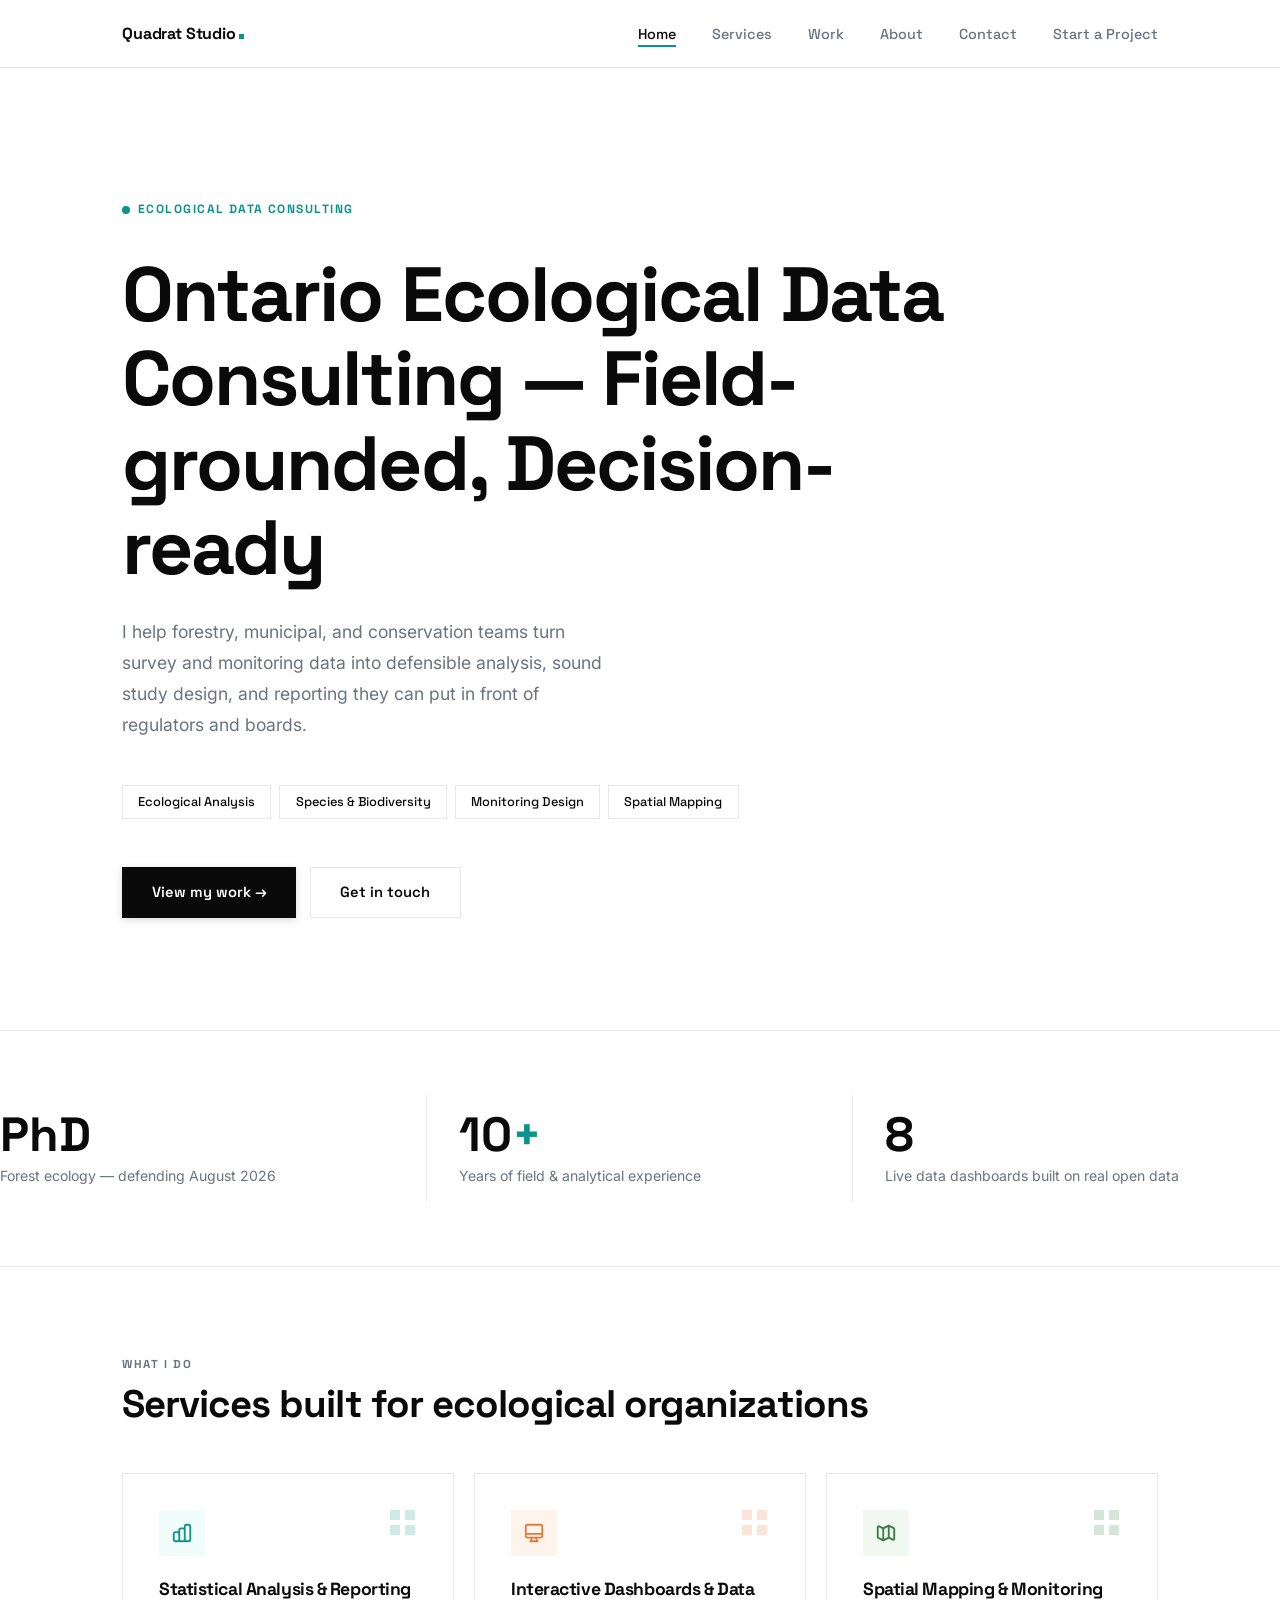
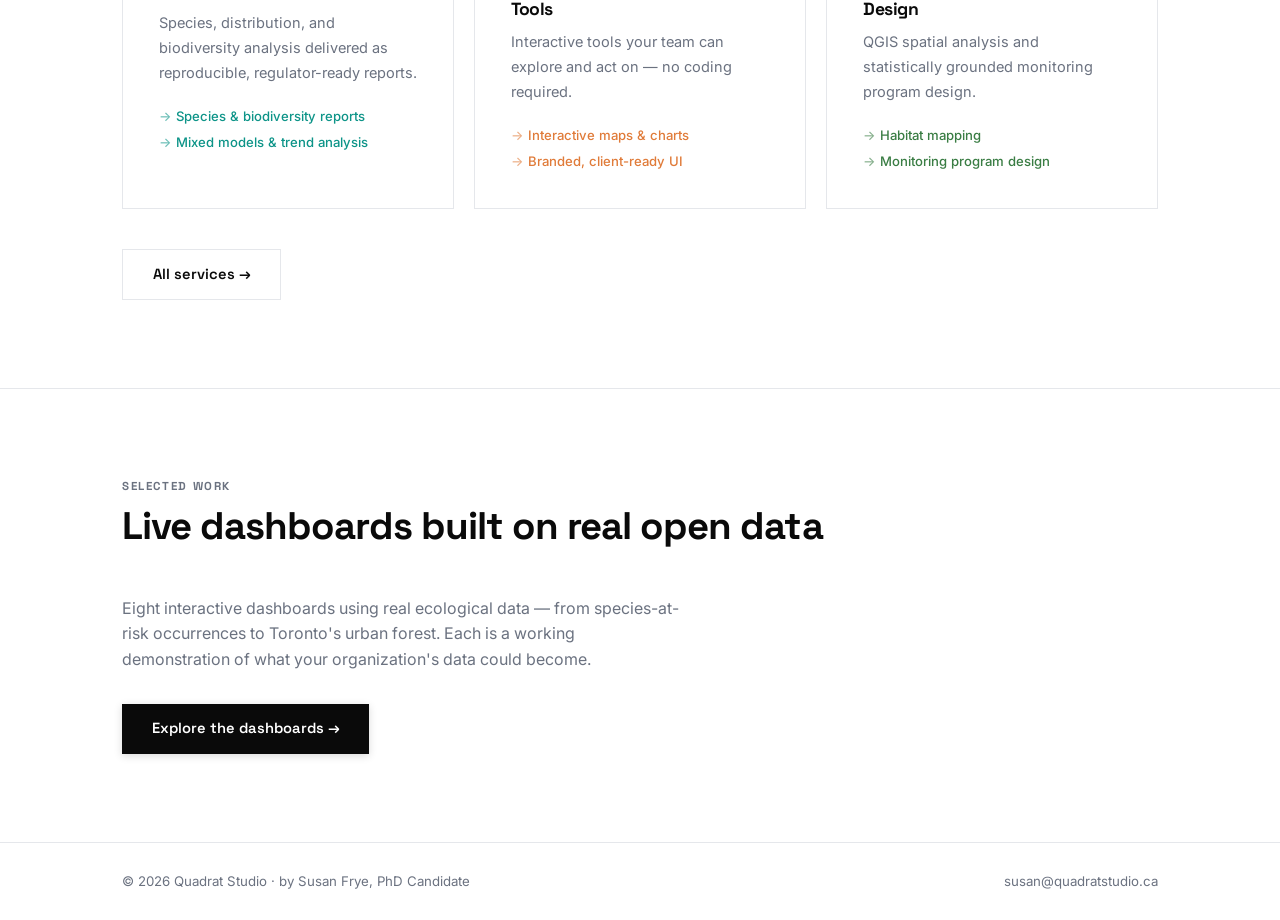
==== index.html @ 574c18f4 "Improve H1 headings for SEO on index, contact, and services pages" ====
<!DOCTYPE html>
<html lang="en">
<head>
  <meta charset="UTF-8" />
  <meta name="viewport" content="width=device-width, initial-scale=1.0" />
  <title>Quadrat Studio — Ecological Analysis, Monitoring Design & Mapping</title>
  <meta name="description" content="Field-grounded environmental and ecological analysis — species and distribution reports, biodiversity, monitoring design, and mapping — for forestry, municipal, and conservation organizations." />

  <!-- Open Graph / social share (shows a card when the link is posted to LinkedIn, etc.)
       TODO: add a 1200×630 share image named og-image.png to this folder for a richer preview. -->
  <meta property="og:type" content="website" />
  <meta property="og:site_name" content="Quadrat Studio — Ecological Data Consulting" />
  <meta property="og:title" content="Ecological Analysis, Monitoring Design & Mapping" />
  <meta property="og:description" content="A forest ecologist turning survey and monitoring data into defensible analysis, sound study design, and decision-ready reporting." />
  <meta property="og:image" content="og-image.png" />
  <meta name="twitter:card" content="summary_large_image" />
  <meta name="twitter:title" content="Ecological Analysis, Monitoring Design & Mapping" />
  <meta name="twitter:description" content="A forest ecologist turning survey and monitoring data into defensible analysis, sound study design, and decision-ready reporting." />

  <link rel="stylesheet" href="css/style.css" />
  <link rel="icon" href="favicon.svg" type="image/svg+xml" />
</head>
<body>

<!-- NAV -->
<nav class="site-nav">
  <div class="nav-inner">
    <a href="index.html" class="nav-logo" aria-label="Quadrat Studio home">Quadrat&nbsp;Studio<span class="logo-dot"></span></a>
    <button class="nav-toggle" aria-label="Menu" aria-expanded="false">
      <span></span><span></span><span></span>
    </button>
    <ul class="nav-links">
      <li><a href="index.html" class="active">Home</a></li>
      <li><a href="services.html">Services</a></li>
      <li><a href="work.html">Work</a></li>
      <li><a href="about.html">About</a></li>
      <li><a href="contact.html">Contact</a></li>
      <li><a href="intake.html">Start a Project</a></li>
    </ul>
  </div>
</nav>

<!-- HERO -->
<header class="hero">
  <div class="container">
    <span class="hero-dot">Ecological Data Consulting</span>
    <h1>Ontario Ecological Data Consulting — Field-grounded, Decision-ready</h1>
    <p class="hero-sub">
      I help forestry, municipal, and conservation teams turn survey and monitoring
      data into defensible analysis, sound study design, and reporting they can put
      in front of regulators and boards.
    </p>
    <div class="stack-pills">
      <span class="pill">Ecological Analysis</span>
      <span class="pill">Species &amp; Biodiversity</span>
      <span class="pill">Monitoring Design</span>
      <span class="pill">Spatial Mapping</span>
    </div>
    <div class="hero-cta">
      <a href="work.html" class="btn btn-dark">View my work →</a>
      <a href="contact.html" class="btn btn-ghost">Get in touch</a>
    </div>
  </div>
</header>

<!-- STATS -->
<section class="stats-strip">
  <div class="stat-item fade-up">
    <div class="stat-num">PhD</div>
    <div class="stat-label">Forest ecology — defending August 2026</div>
  </div>
  <div class="stat-item fade-up">
    <div class="stat-num">10<span>+</span></div>
    <div class="stat-label">Years of field &amp; analytical experience</div>
  </div>
  <div class="stat-item fade-up">
    <div class="stat-num">8</div>
    <div class="stat-label">Live data dashboards built on real open data</div>
  </div>
</section>

<!-- SERVICES PREVIEW -->
<section class="section">
  <div class="container">
    <div class="sh fade-up">
      <div class="sh-label">What I do</div>
      <h2>Services built for ecological organizations</h2>
    </div>

    <div class="services-grid">
      <div class="service-card fade-up" style="--c:var(--c-stat); --icon-bg:#f0fdfa;">
        <div class="svc-icon">
          <svg fill="none" stroke="#0d9488" stroke-width="2" viewBox="0 0 24 24">
            <path stroke-linecap="round" stroke-linejoin="round" d="M9 19v-6a2 2 0 00-2-2H5a2 2 0 00-2 2v6a2 2 0 002 2h2a2 2 0 002-2zm0 0V9a2 2 0 012-2h2a2 2 0 012 2v10m-6 0a2 2 0 002 2h2a2 2 0 002-2m0 0V5a2 2 0 012-2h2a2 2 0 012 2v14a2 2 0 01-2 2h-2a2 2 0 01-2-2z"/>
          </svg>
        </div>
        <h3>Statistical Analysis &amp; Reporting</h3>
        <p>Species, distribution, and biodiversity analysis delivered as reproducible, regulator-ready reports.</p>
        <ul class="svc-list">
          <li>Species &amp; biodiversity reports</li>
          <li>Mixed models &amp; trend analysis</li>
        </ul>
      </div>

      <div class="service-card fade-up" style="--c:var(--c-dash); --icon-bg:#fff4ec;">
        <div class="svc-icon">
          <svg fill="none" stroke="#e07b39" stroke-width="2" viewBox="0 0 24 24">
            <path stroke-linecap="round" stroke-linejoin="round" d="M9.75 17L9 20l-1 1h8l-1-1-.75-3M3 13h18M5 17h14a2 2 0 002-2V5a2 2 0 00-2-2H5a2 2 0 00-2 2v10a2 2 0 002 2z"/>
          </svg>
        </div>
        <h3>Interactive Dashboards &amp; Data Tools</h3>
        <p>Interactive tools your team can explore and act on — no coding required.</p>
        <ul class="svc-list">
          <li>Interactive maps &amp; charts</li>
          <li>Branded, client-ready UI</li>
        </ul>
      </div>

      <div class="service-card fade-up" style="--c:var(--c-map); --icon-bg:#f1f8f2;">
        <div class="svc-icon">
          <svg fill="none" stroke="#3a7d44" stroke-width="2" viewBox="0 0 24 24">
            <path stroke-linecap="round" stroke-linejoin="round" d="M9 20l-5.447-2.724A1 1 0 013 16.382V5.618a1 1 0 011.447-.894L9 7m0 13l6-3m-6 3V7m6 10l4.553 2.276A1 1 0 0021 18.382V7.618a1 1 0 00-.553-.894L15 4m0 13V4m0 0L9 7"/>
          </svg>
        </div>
        <h3>Spatial Mapping &amp; Monitoring Design</h3>
        <p>QGIS spatial analysis and statistically grounded monitoring program design.</p>
        <ul class="svc-list">
          <li>Habitat mapping</li>
          <li>Monitoring program design</li>
        </ul>
      </div>
    </div>

    <div style="margin-top:2.5rem;" class="fade-up">
      <a href="services.html" class="btn btn-ghost">All services →</a>
    </div>
  </div>
</section>

<!-- WORK PREVIEW -->
<section class="section">
  <div class="container">
    <div class="sh fade-up">
      <div class="sh-label">Selected work</div>
      <h2>Live dashboards built on real open data</h2>
    </div>
    <p class="fade-up" style="color:var(--gray); max-width:560px; margin-bottom:2rem;">
      Eight interactive dashboards using real ecological data — from species-at-risk
      occurrences to Toronto's urban forest. Each is a working demonstration of what
      your organization's data could become.
    </p>
    <a href="work.html" class="btn btn-dark fade-up">Explore the dashboards →</a>
  </div>
</section>

<!-- FOOTER -->
<footer class="site-footer">
  <div class="container footer-inner">
    <p>© 2026 Quadrat Studio · by Susan Frye, PhD Candidate</p>
    <a href="mailto:susan@quadratstudio.ca">susan@quadratstudio.ca</a>
  </div>
</footer>

<script src="js/main.js"></script>
</body>
</html>
---- css/style.css ----
/* ============================================================
   Susan Frye Consulting — shared stylesheet
   Fonts: Space Grotesk (headings) · Inter (body)
   ============================================================ */

@import url('https://fonts.googleapis.com/css2?family=Space+Grotesk:wght@400;500;600;700;800&family=Inter:wght@400;500;600&display=swap');

/* ── Tokens ──────────────────────────────────────────────── */
:root {
  --black:   #0a0a0a;
  --white:   #ffffff;
  --gray:    #6b7280;
  --light:   #f8fafb;
  --border:  #e5e7eb;

  --teal:    #0d9488;
  --teal-dk: #0f766e;

  --c-sar:   #0d9488;   /* teal    — SAR project     */
  --c-bbs:   #e07b39;   /* amber   — BBS project     */
  --c-tree:  #3a7d44;   /* green   — tree project    */
  --c-inat:  #7c3aed;   /* purple  — iNat project    */
  --c-stat:  #0d9488;   /* service 1                 */
  --c-dash:  #e07b39;   /* service 2                 */
  --c-map:   #3a7d44;   /* service 3                 */

  --font-h: 'Space Grotesk', sans-serif;
  --font-b: 'Inter', sans-serif;

  --max-w: 1100px;
  --nav-h: 68px;
  --radius: 0px;
}

/* ── Reset ───────────────────────────────────────────────── */
*, *::before, *::after { margin: 0; padding: 0; box-sizing: border-box; }
html { scroll-behavior: smooth; font-size: 16px; }
body {
  font-family: var(--font-b);
  background: var(--white);
  color: var(--black);
  line-height: 1.6;
  -webkit-font-smoothing: antialiased;
  text-rendering: optimizeLegibility;
}
a { color: inherit; }
img { max-width: 100%; display: block; }

h1, h2, h3, h4 {
  font-family: var(--font-h);
  line-height: 1.1;
  letter-spacing: -0.025em;
}

/* ── Layout ──────────────────────────────────────────────── */
.container {
  max-width: var(--max-w);
  margin: 0 auto;
  padding: 0 2rem;
}

.section { padding: 5.5rem 0; }
.section + .section { border-top: 1px solid var(--border); }

/* ── Optional subtle background texture ──────────────────────
   A barely-there dot grid. Add class "textured" to <body> to
   enable it site-wide; remove it for a perfectly clean look.   */
body.textured {
  background-image: radial-gradient(var(--border) 0.9px, transparent 0.9px);
  background-size: 22px 22px;
  background-attachment: fixed;
}
/* keep solid-color sections opaque so the texture only shows on white */
body.textured .hero,
body.textured .stats-strip,
body.textured .site-nav { background-color: rgba(255,255,255,0.85); }

/* ── Quadrat grid background (subtle square grid, ties to the brand) ──
   Add class "quadrat-grid" to <body> to enable site-wide.                */
body.quadrat-grid {
  background-image:
    linear-gradient(to right, rgba(13, 148, 136, 0.07) 1px, transparent 1px),
    linear-gradient(to bottom, rgba(13, 148, 136, 0.07) 1px, transparent 1px);
  background-size: 46px 46px;
  background-position: -1px -1px;
}
body.quadrat-grid .site-nav { background-color: rgba(255, 255, 255, 0.92); }

/* ── NAV ─────────────────────────────────────────────────── */
.site-nav {
  position: sticky;
  top: 0;
  z-index: 200;
  height: var(--nav-h);
  background: rgba(255,255,255,0.94);
  backdrop-filter: blur(10px);
  -webkit-backdrop-filter: blur(10px);
  border-bottom: 1px solid var(--border);
}

.nav-inner {
  max-width: var(--max-w);
  margin: 0 auto;
  padding: 0 2rem;
  height: 100%;
  display: flex;
  align-items: center;
  justify-content: space-between;
}

.nav-logo {
  font-family: var(--font-h);
  font-weight: 700;
  font-size: 1rem;
  text-decoration: none;
  color: var(--black);
  letter-spacing: -0.01em;
}

/* square teal "period" after the wordmark (a nod to the quadrat) */
.nav-logo .logo-dot {
  display: inline-block;
  width: 5px;
  height: 5px;
  background: var(--teal);
  border-radius: 0;
  margin-left: 3px;
  vertical-align: baseline;
}

.nav-links {
  display: flex;
  list-style: none;
  gap: 2.25rem;
}

.nav-links a {
  font-family: var(--font-h);
  font-size: 0.9rem;
  font-weight: 500;
  color: var(--gray);
  text-decoration: none;
  padding-bottom: 4px;
  position: relative;
  transition: color 0.18s ease;
}

/* colourful gradient underline that wipes in on hover / active */
.nav-links a::after {
  content: '';
  position: absolute;
  left: 0;
  right: 0;
  bottom: 0;
  height: 1.5px;
  border-radius: 0;
  background: var(--teal);
  transform: scaleX(0);
  transform-origin: left;
  transition: transform 0.25s cubic-bezier(0.4, 0, 0.2, 1);
}
.nav-links a:hover  { color: var(--black); }
.nav-links a:hover::after  { transform: scaleX(1); opacity: 0.55; }
.nav-links a.active { color: var(--black); }
.nav-links a.active::after { transform: scaleX(1); opacity: 1; }

/* hamburger */
.nav-toggle {
  display: none;
  flex-direction: column;
  gap: 5px;
  background: none;
  border: none;
  cursor: pointer;
  padding: 4px;
}
.nav-toggle span {
  display: block;
  width: 22px;
  height: 2px;
  background: var(--black);
  border-radius: 0;
  transition: all 0.25s;
}

/* ── Page header ─────────────────────────────────────────── */
.page-header {
  padding: 5.5rem 0 4rem;
  border-bottom: 1px solid var(--border);
}

.eyebrow {
  display: inline-block;
  font-family: var(--font-h);
  font-size: 0.72rem;
  font-weight: 700;
  letter-spacing: 0.14em;
  text-transform: uppercase;
  color: var(--teal);
  margin-bottom: 1.25rem;
}

.page-header h1 {
  font-size: clamp(2.4rem, 5vw, 3.8rem);
  font-weight: 800;
  max-width: 680px;
}

.page-header .lead {
  margin-top: 1.25rem;
  font-size: 1.05rem;
  color: var(--gray);
  max-width: 540px;
  line-height: 1.75;
}

/* ── HOME HERO ───────────────────────────────────────────── */
.hero {
  padding: 8rem 0 7rem;
  border-bottom: 1px solid var(--border);
}

.hero-dot {
  display: inline-flex;
  align-items: center;
  gap: 0.5rem;
  font-family: var(--font-h);
  font-size: 0.75rem;
  font-weight: 700;
  letter-spacing: 0.12em;
  text-transform: uppercase;
  color: var(--teal);
  margin-bottom: 2rem;
}
.hero-dot::before {
  content: '';
  width: 8px; height: 8px;
  border-radius: 50%;
  background: var(--teal);
  animation: pulse 2s infinite;
}

@keyframes pulse {
  0%, 100% { opacity: 1; transform: scale(1); }
  50%       { opacity: 0.5; transform: scale(0.85); }
}

.hero h1 {
  font-size: clamp(2.8rem, 6vw, 5rem);
  font-weight: 800;
  max-width: 840px;
  margin-bottom: 1.75rem;
}

.hero h1 em {
  font-style: normal;
  color: var(--teal);
}

.hero-sub {
  font-size: 1.1rem;
  color: var(--gray);
  max-width: 500px;
  line-height: 1.75;
  margin-bottom: 2.75rem;
}

.stack-pills {
  display: flex;
  flex-wrap: wrap;
  gap: 0.5rem;
  margin-bottom: 3rem;
}

.pill {
  display: inline-block;
  padding: 0.38rem 0.95rem;
  border: 1.5px solid var(--border);
  border-radius: 0;
  font-family: var(--font-h);
  font-size: 0.8rem;
  font-weight: 500;
  color: var(--black);
  transition: border-color 0.2s, background 0.2s;
}
.pill:hover { border-color: var(--teal); background: #f0fdfa; }

.hero-cta {
  display: flex;
  gap: 0.85rem;
  flex-wrap: wrap;
}

/* ── Buttons ─────────────────────────────────────────────── */
.btn {
  display: inline-flex;
  align-items: center;
  gap: 0.45rem;
  padding: 0.8rem 1.85rem;
  border-radius: 0;
  font-family: var(--font-h);
  font-size: 0.92rem;
  font-weight: 600;
  text-decoration: none;
  border: none;
  cursor: pointer;
  transition: transform 0.18s, box-shadow 0.18s, background 0.18s;
}
.btn:hover { transform: translateY(-2px); }

.btn-dark {
  color: var(--white);
  background-color: var(--black);
  /* teal "cover" that fills in from the left on hover */
  background-image: linear-gradient(var(--teal), var(--teal));
  background-repeat: no-repeat;
  background-position: left center;
  background-size: 0% 100%;
  box-shadow: 0 2px 8px rgba(0, 0, 0, 0.15);
  transition: background-size 0.3s ease, box-shadow 0.25s ease, transform 0.18s;
}
.btn-dark:hover {
  background-size: 100% 100%;
  box-shadow: 0 8px 22px rgba(13, 148, 136, 0.28);
}
.btn-dark:active {
  /* darker solid on click */
  background-image: linear-gradient(var(--teal-dk), var(--teal-dk));
}

.btn-ghost {
  background: transparent;
  color: var(--black);
  border: 1.5px solid var(--border);
}
.btn-ghost:hover { border-color: var(--black); }

/* subtle sheen that sweeps across buttons on hover */
.btn {
  position: relative;
  overflow: hidden;
  isolation: isolate;
}
.btn::before {
  content: '';
  position: absolute;
  top: 0;
  left: -75%;
  width: 50%;
  height: 100%;
  z-index: -1;
  background: linear-gradient(
    100deg,
    transparent,
    rgba(255, 255, 255, 0.25),
    transparent
  );
  transform: skewX(-20deg);
  transition: left 0.55s ease;
}
.btn:hover::before { left: 130%; }
/* ghost button has a light bg, so use a teal-tinted sweep instead of white */
.btn-ghost::before {
  background: linear-gradient(
    100deg,
    transparent,
    rgba(13, 148, 136, 0.12),
    transparent
  );
}

/* ── Stats strip (home) ──────────────────────────────────── */
.stats-strip {
  padding: 4rem 0;
  border-bottom: 1px solid var(--border);
  display: grid;
  grid-template-columns: repeat(3, 1fr);
  gap: 0;
}

.stat-item {
  padding: 1rem 2rem;
  border-right: 1px solid var(--border);
}
.stat-item:first-child { padding-left: 0; }
.stat-item:last-child  { border-right: none; }

.stat-num {
  font-family: var(--font-h);
  font-size: 3rem;
  font-weight: 800;
  color: var(--black);
  line-height: 1;
  margin-bottom: 0.4rem;
}
.stat-num span { color: var(--teal); }

.stat-label {
  font-size: 0.88rem;
  color: var(--gray);
  line-height: 1.45;
}

/* ── Services grid ───────────────────────────────────────── */
.services-grid {
  display: grid;
  grid-template-columns: repeat(auto-fit, minmax(290px, 1fr));
  gap: 1.25rem;
  margin-top: 3rem;
}

.service-card {
  padding: 2.25rem;
  border: 1.5px solid var(--border);
  border-radius: var(--radius);
  background: var(--white);
  position: relative;
  overflow: hidden;
  transition: transform 0.26s ease, box-shadow 0.26s ease, border-color 0.26s ease;
}

/* animated top bar */
.service-card::after {
  content: '';
  position: absolute;
  top: 0; left: 0; right: 0;
  height: 3px;
  background: var(--c, var(--teal));
  transform: scaleX(0);
  transform-origin: left;
  transition: transform 0.32s cubic-bezier(0.4, 0, 0.2, 1);
}

.service-card:hover {
  transform: translateY(-7px);
  box-shadow: 0 24px 60px rgba(0,0,0,0.09);
  border-color: transparent;
}

.service-card:hover::after {
  transform: scaleX(1);
}

.svc-icon {
  width: 46px; height: 46px;
  border-radius: 0;
  display: flex;
  align-items: center;
  justify-content: center;
  margin-bottom: 1.5rem;
  background: var(--icon-bg, #f0fdfa);
}
.svc-icon svg { width: 22px; height: 22px; }

.service-card h3 {
  font-size: 1.1rem;
  font-weight: 700;
  margin-bottom: 0.7rem;
}

.service-card p {
  font-size: 0.91rem;
  color: var(--gray);
  line-height: 1.72;
}

.service-card .svc-list {
  margin-top: 1.25rem;
  list-style: none;
  display: flex;
  flex-direction: column;
  gap: 0.3rem;
}

.service-card .svc-list li {
  font-size: 0.82rem;
  font-weight: 500;
  color: var(--c, var(--teal));
}
.service-card .svc-list li::before { content: '→ '; opacity: 0.6; }

/* animated accent squares clustered by the icon (injected by main.js) */
.svc-squares {
  position: absolute;
  top: 2.25rem;
  right: 2.25rem;
  width: 27px;
  height: 27px;
  pointer-events: none;
  z-index: 2;
}
.svc-squares span {
  position: absolute;
  width: 10px;
  height: 10px;
  border-radius: 0;
  background: var(--c, var(--teal));
  opacity: 0.20;
  transition: transform 0.45s cubic-bezier(0.22, 1, 0.36, 1), opacity 0.4s ease;
}
.svc-squares span:nth-child(1) { top: 0;    left: 0; }
.svc-squares span:nth-child(2) { top: 0;    left: 15px; }
.svc-squares span:nth-child(3) { top: 15px; left: 0; }
.svc-squares span:nth-child(4) { top: 15px; left: 15px; }

/* on hover the cluster scatters and brightens */
.service-card:hover .svc-squares span { opacity: 0.9; }
.service-card:hover .svc-squares span:nth-child(1) { transform: translate(-7px, -7px) rotate(-18deg); }
.service-card:hover .svc-squares span:nth-child(2) { transform: translate(7px, -5px) rotate(14deg);  transition-delay: 0.04s; }
.service-card:hover .svc-squares span:nth-child(3) { transform: translate(-5px, 7px) rotate(12deg);  transition-delay: 0.08s; }
.service-card:hover .svc-squares span:nth-child(4) { transform: translate(7px, 7px) rotate(-12deg);  transition-delay: 0.12s; }

/* keep card content above the decorative layer */
.service-card > *:not(.svc-squares) { position: relative; z-index: 1; }

/* ── WORK page ───────────────────────────────────────────── */
.work-list { margin-top: 1rem; }

.project-card {
  display: grid;
  grid-template-columns: 90px 1fr;
  gap: 3rem;
  padding: 3.5rem 0;
  border-bottom: 1px solid var(--border);
  transition: background 0.2s;
}
.project-card:first-child { border-top: 1px solid var(--border); }

.proj-num {
  font-family: var(--font-h);
  font-size: 3.75rem;
  font-weight: 800;
  color: var(--border);
  line-height: 1;
  padding-top: 3px;
  transition: color 0.22s ease;
  user-select: none;
}

.project-card:hover .proj-num { color: var(--c, var(--teal)); }
.project-card:hover .proj-title { color: var(--c, var(--teal)); }

.proj-body { display: flex; flex-direction: column; gap: 0.9rem; }

.proj-title {
  font-family: var(--font-h);
  font-size: clamp(1.35rem, 2.5vw, 1.85rem);
  font-weight: 700;
  color: var(--black);
  transition: color 0.22s ease;
}

.proj-problem-label {
  font-family: var(--font-h);
  font-size: 0.7rem;
  font-weight: 700;
  letter-spacing: 0.12em;
  text-transform: uppercase;
  color: var(--c, var(--teal));
  margin-bottom: -0.3rem;
}

.proj-problem {
  font-size: 0.95rem;
  color: var(--gray);
  line-height: 1.75;
  max-width: 620px;
}

.proj-footer {
  display: flex;
  align-items: center;
  justify-content: space-between;
  flex-wrap: wrap;
  gap: 0.75rem;
  margin-top: 0.25rem;
}

.proj-tags {
  display: flex;
  flex-wrap: wrap;
  gap: 0.35rem;
}

.tag {
  padding: 0.22rem 0.65rem;
  border: 1px solid var(--border);
  border-radius: 0;
  font-family: var(--font-h);
  font-size: 0.75rem;
  font-weight: 500;
  color: var(--gray);
}

.proj-link {
  display: inline-flex;
  align-items: center;
  gap: 0.3rem;
  font-family: var(--font-h);
  font-size: 0.85rem;
  font-weight: 600;
  color: var(--black);
  text-decoration: none;
  border-bottom: 1.5px solid var(--black);
  padding-bottom: 1px;
  white-space: nowrap;
  transition: color 0.15s, border-color 0.15s;
}
.proj-link:hover {
  color: var(--c, var(--teal));
  border-color: var(--c, var(--teal));
}

/* ── ABOUT ───────────────────────────────────────────────── */
.about-layout {
  display: grid;
  grid-template-columns: 1fr 1fr;
  gap: 6rem;
  align-items: start;
}

.about-photo {
  margin: 0 0 1.9rem;
  width: 190px;
  height: 190px;
  border-radius: 0;
  overflow: hidden;
  border: 1.5px solid var(--border);
  box-shadow: 0 10px 28px rgba(0, 0, 0, 0.07);
}
.about-photo img {
  width: 100%;
  height: 100%;
  object-fit: cover;
  object-position: center 28%;
  display: block;
}

.about-text h2 {
  font-size: clamp(2rem, 4vw, 2.8rem);
  font-weight: 800;
  margin-bottom: 2rem;
  line-height: 1.2;
}

/* ── "Ways to work together" cards ───────────────────────── */
.ways-grid {
  display: grid;
  grid-template-columns: repeat(auto-fit, minmax(240px, 1fr));
  gap: 1.25rem;
  margin-top: 3rem;
}
.way-card {
  padding: 2rem 1.75rem;
  border: 1.5px solid var(--border);
  border-radius: var(--radius);
  transition: transform 0.22s ease, border-color 0.22s ease, box-shadow 0.22s ease;
}
.way-card:hover {
  transform: translateY(-5px);
  border-color: transparent;
  box-shadow: 0 18px 44px rgba(0, 0, 0, 0.08);
}
.way-tag {
  display: inline-block;
  font-family: var(--font-h);
  font-size: 0.7rem;
  font-weight: 700;
  letter-spacing: 0.1em;
  text-transform: uppercase;
  color: var(--teal);
  background: #f0fdfa;
  padding: 0.25rem 0.6rem;
  border-radius: 0;
  margin-bottom: 1rem;
}
.way-card h3 { font-size: 1.1rem; font-weight: 700; margin-bottom: 0.6rem; }
.way-card p  { font-size: 0.9rem; color: var(--gray); line-height: 1.7; }
.way-card .way-best {
  margin-top: 0.9rem;
  font-size: 0.8rem;
  font-weight: 600;
  color: var(--black);
}

/* ── Contact form ────────────────────────────────────────── */
.contact-form {
  margin-top: 2.5rem;
  max-width: 540px;
  display: flex;
  flex-direction: column;
  gap: 0.85rem;
}
.contact-form .form-row {
  display: grid;
  grid-template-columns: 1fr 1fr;
  gap: 0.85rem;
}
.contact-form input,
.contact-form textarea {
  width: 100%;
  font-family: var(--font-b);
  font-size: 0.95rem;
  padding: 0.8rem 1rem;
  border: 1.5px solid var(--border);
  border-radius: 0;
  background: var(--white);
  color: var(--black);
  transition: border-color 0.18s ease;
}
.contact-form input:focus,
.contact-form textarea:focus {
  outline: none;
  border-color: var(--teal);
}
.contact-form textarea { resize: vertical; }
.contact-form button { align-self: flex-start; margin-top: 0.25rem; }
@media (max-width: 560px) { .contact-form .form-row { grid-template-columns: 1fr; } }

/* ── Project intake form (extends .contact-form) ──────────── */
.intake-form { max-width: 620px; gap: 1.75rem; }
.intake-form .form-section {
  border: none;
  border-top: 1.5px solid var(--border);
  padding: 1.5rem 0 0;
  margin: 0;
  display: flex;
  flex-direction: column;
  gap: 0.85rem;
}
.intake-form .form-section:first-of-type { border-top: none; padding-top: 0; }
.intake-form legend {
  font-family: var(--font-h);
  font-size: 0.8rem;
  font-weight: 700;
  letter-spacing: 0.06em;
  text-transform: uppercase;
  color: var(--teal);
  padding: 0;
  margin-bottom: 0.25rem;
}
.intake-form .field {
  display: flex;
  flex-direction: column;
  gap: 0.3rem;
  font-family: var(--font-h);
  font-size: 0.85rem;
  font-weight: 600;
  color: var(--black);
}
.intake-form .field-hint {
  font-weight: 400;
  font-size: 0.78rem;
  color: var(--gray);
  font-family: var(--font-b);
}
.intake-form .field input,
.intake-form .field textarea { font-family: var(--font-b); font-weight: 400; }
.intake-form .checkbox-grid { display: grid; gap: 0.5rem; }
.intake-form .checkbox-grid .check {
  display: flex;
  align-items: flex-start;
  gap: 0.55rem;
  font-family: var(--font-b);
  font-size: 0.9rem;
  font-weight: 400;
  color: var(--black);
  cursor: pointer;
  line-height: 1.4;
}
.intake-form .checkbox-grid .check input {
  width: auto;
  flex-shrink: 0;
  margin-top: 0.15rem;
  accent-color: var(--teal);
}
.intake-form .form-fineprint {
  font-size: 0.8rem;
  color: var(--gray);
  margin-top: 0.5rem;
  max-width: 540px;
}

/* ── "How I work" process strip ──────────────────────────── */
.process-grid {
  display: grid;
  grid-template-columns: repeat(auto-fit, minmax(220px, 1fr));
  gap: 1.25rem;
  margin-top: 3rem;
  counter-reset: step;
}
.process-step {
  position: relative;
  padding: 2rem 1.75rem;
  border: 1.5px solid var(--border);
  border-radius: var(--radius);
  transition: transform 0.22s ease, border-color 0.22s ease, box-shadow 0.22s ease;
}
.process-step:hover {
  transform: translateY(-5px);
  border-color: transparent;
  box-shadow: 0 18px 44px rgba(0, 0, 0, 0.08);
}
.process-step::before {
  counter-increment: step;
  content: counter(step, decimal-leading-zero);
  font-family: var(--font-h);
  font-size: 0.85rem;
  font-weight: 700;
  color: var(--teal);
  letter-spacing: 0.05em;
}
.process-step h3 {
  font-size: 1.05rem;
  font-weight: 700;
  margin: 0.75rem 0 0.5rem;
}
.process-step p {
  font-size: 0.88rem;
  color: var(--gray);
  line-height: 1.65;
}

.about-text p {
  font-size: 0.97rem;
  color: var(--gray);
  line-height: 1.8;
  margin-bottom: 1.2rem;
}

.cv-link {
  display: inline-flex;
  align-items: center;
  gap: 0.4rem;
  margin-top: 1.5rem;
  font-family: var(--font-h);
  font-size: 0.88rem;
  font-weight: 600;
  color: var(--black);
  text-decoration: none;
  border-bottom: 1.5px solid var(--black);
  padding-bottom: 1px;
  transition: color 0.15s, border-color 0.15s;
}
.cv-link:hover { color: var(--teal); border-color: var(--teal); }

.skills-stack { display: flex; flex-direction: column; gap: 0.75rem; }

.skill-row {
  display: grid;
  grid-template-columns: 1fr 1fr;
  gap: 0.75rem;
}

.skill-card {
  padding: 1.1rem 1.25rem;
  border: 1.5px solid var(--border);
  border-radius: 0;
  transition: border-color 0.2s, transform 0.2s;
}
.skill-card:hover { border-color: var(--teal); transform: translateY(-2px); }

.skill-card h4 {
  font-family: var(--font-h);
  font-size: 0.88rem;
  font-weight: 700;
  margin-bottom: 0.3rem;
}
.skill-card p { font-size: 0.78rem; color: var(--gray); line-height: 1.5; }

/* ── CONTACT ─────────────────────────────────────────────── */
.contact-section { padding: 7rem 0; }

.contact-big {
  font-family: var(--font-h);
  font-size: clamp(2.5rem, 5.5vw, 4.5rem);
  font-weight: 800;
  letter-spacing: -0.035em;
  line-height: 1.1;
  margin-bottom: 2.5rem;
}
.contact-big em { font-style: normal; color: var(--teal); }

.contact-row {
  display: flex;
  align-items: center;
  gap: 2rem;
  flex-wrap: wrap;
}

.contact-email {
  font-family: var(--font-h);
  font-size: 1.15rem;
  font-weight: 600;
  color: var(--black);
  text-decoration: none;
  border-bottom: 2px solid var(--black);
  padding-bottom: 2px;
  transition: color 0.2s, border-color 0.2s;
}
.contact-email:hover { color: var(--teal); border-color: var(--teal); }

.contact-note {
  font-size: 0.88rem;
  color: var(--gray);
  max-width: 440px;
  line-height: 1.7;
  margin-top: 1.5rem;
}

/* ── FOOTER ──────────────────────────────────────────────── */
.site-footer {
  border-top: 1px solid var(--border);
  padding: 1.75rem 0;
}

.footer-inner {
  display: flex;
  align-items: center;
  justify-content: space-between;
  gap: 1rem;
  flex-wrap: wrap;
}

.footer-inner p,
.footer-inner a {
  font-size: 0.83rem;
  color: var(--gray);
  text-decoration: none;
}
.footer-inner a:hover { color: var(--black); }

.footer-links {
  display: flex;
  align-items: center;
  gap: 1.5rem;
  flex-wrap: wrap;
}

/* ── Fade-up scroll animation ────────────────────────────── */
.fade-up {
  opacity: 0;
  transform: translateY(28px);
  transition: opacity 0.55s ease, transform 0.55s ease;
}
.fade-up.in { opacity: 1; transform: translateY(0); }
.fade-up:nth-child(2) { transition-delay: 0.08s; }
.fade-up:nth-child(3) { transition-delay: 0.16s; }
.fade-up:nth-child(4) { transition-delay: 0.24s; }

/* ── Home section header helper ──────────────────────────── */
.sh { margin-bottom: 3rem; }
.sh-label {
  font-family: var(--font-h);
  font-size: 0.72rem;
  font-weight: 700;
  letter-spacing: 0.14em;
  text-transform: uppercase;
  color: var(--gray);
  margin-bottom: 0.6rem;
}
.sh h2 {
  font-size: clamp(1.75rem, 3.5vw, 2.4rem);
  font-weight: 800;
}

/* ── Responsive ──────────────────────────────────────────── */
@media (max-width: 860px) {
  .about-layout { grid-template-columns: 1fr; gap: 3rem; }
  .stats-strip  { grid-template-columns: 1fr 1fr; }
  .stat-item:nth-child(2) { border-right: none; }
  .stat-item:nth-child(3) { border-right: none; border-top: 1px solid var(--border); grid-column: span 2; }
}

@media (max-width: 640px) {
  .nav-links {
    display: none;
    position: fixed;
    top: var(--nav-h);
    left: 0; right: 0;
    background: var(--white);
    flex-direction: column;
    padding: 1.5rem 1.5rem 2rem;
    border-bottom: 1px solid var(--border);
    box-shadow: 0 8px 24px rgba(0,0,0,0.06);
    gap: 1.4rem;
    list-style: none;
  }
  .nav-links.open { display: flex; }
  .nav-toggle { display: flex; }

  .project-card {
    grid-template-columns: 1fr;
    gap: 1rem;
  }
  .proj-num { font-size: 2.2rem; }

  .stats-strip {
    grid-template-columns: 1fr;
  }
  .stat-item {
    border-right: none;
    border-bottom: 1px solid var(--border);
    padding: 1.5rem 0;
  }
  .stat-item:last-child { border-bottom: none; }

  .skill-row { grid-template-columns: 1fr; }
  .contact-big { font-size: 2.2rem; }
}

/* ── Rounded-corner variant (for comparison) ─────────────────
   The site is square by default. Add class "rounded" to <body>
   on any page to preview the rounded version of every element.  */
body.rounded .btn { border-radius: 7px; }
body.rounded .pill { border-radius: 999px; }
body.rounded .tag,
body.rounded .way-tag { border-radius: 5px; }
body.rounded .service-card,
body.rounded .way-card,
body.rounded .process-step,
body.rounded .app-embed,
body.rounded .skill-card { border-radius: 10px; }
body.rounded .svc-icon { border-radius: 9px; }
body.rounded .svc-squares span { border-radius: 3px; }
body.rounded .about-photo { border-radius: 16px; }
body.rounded .contact-form input,
body.rounded .contact-form textarea { border-radius: 8px; }
body.rounded .nav-logo .logo-dot { border-radius: 50%; }
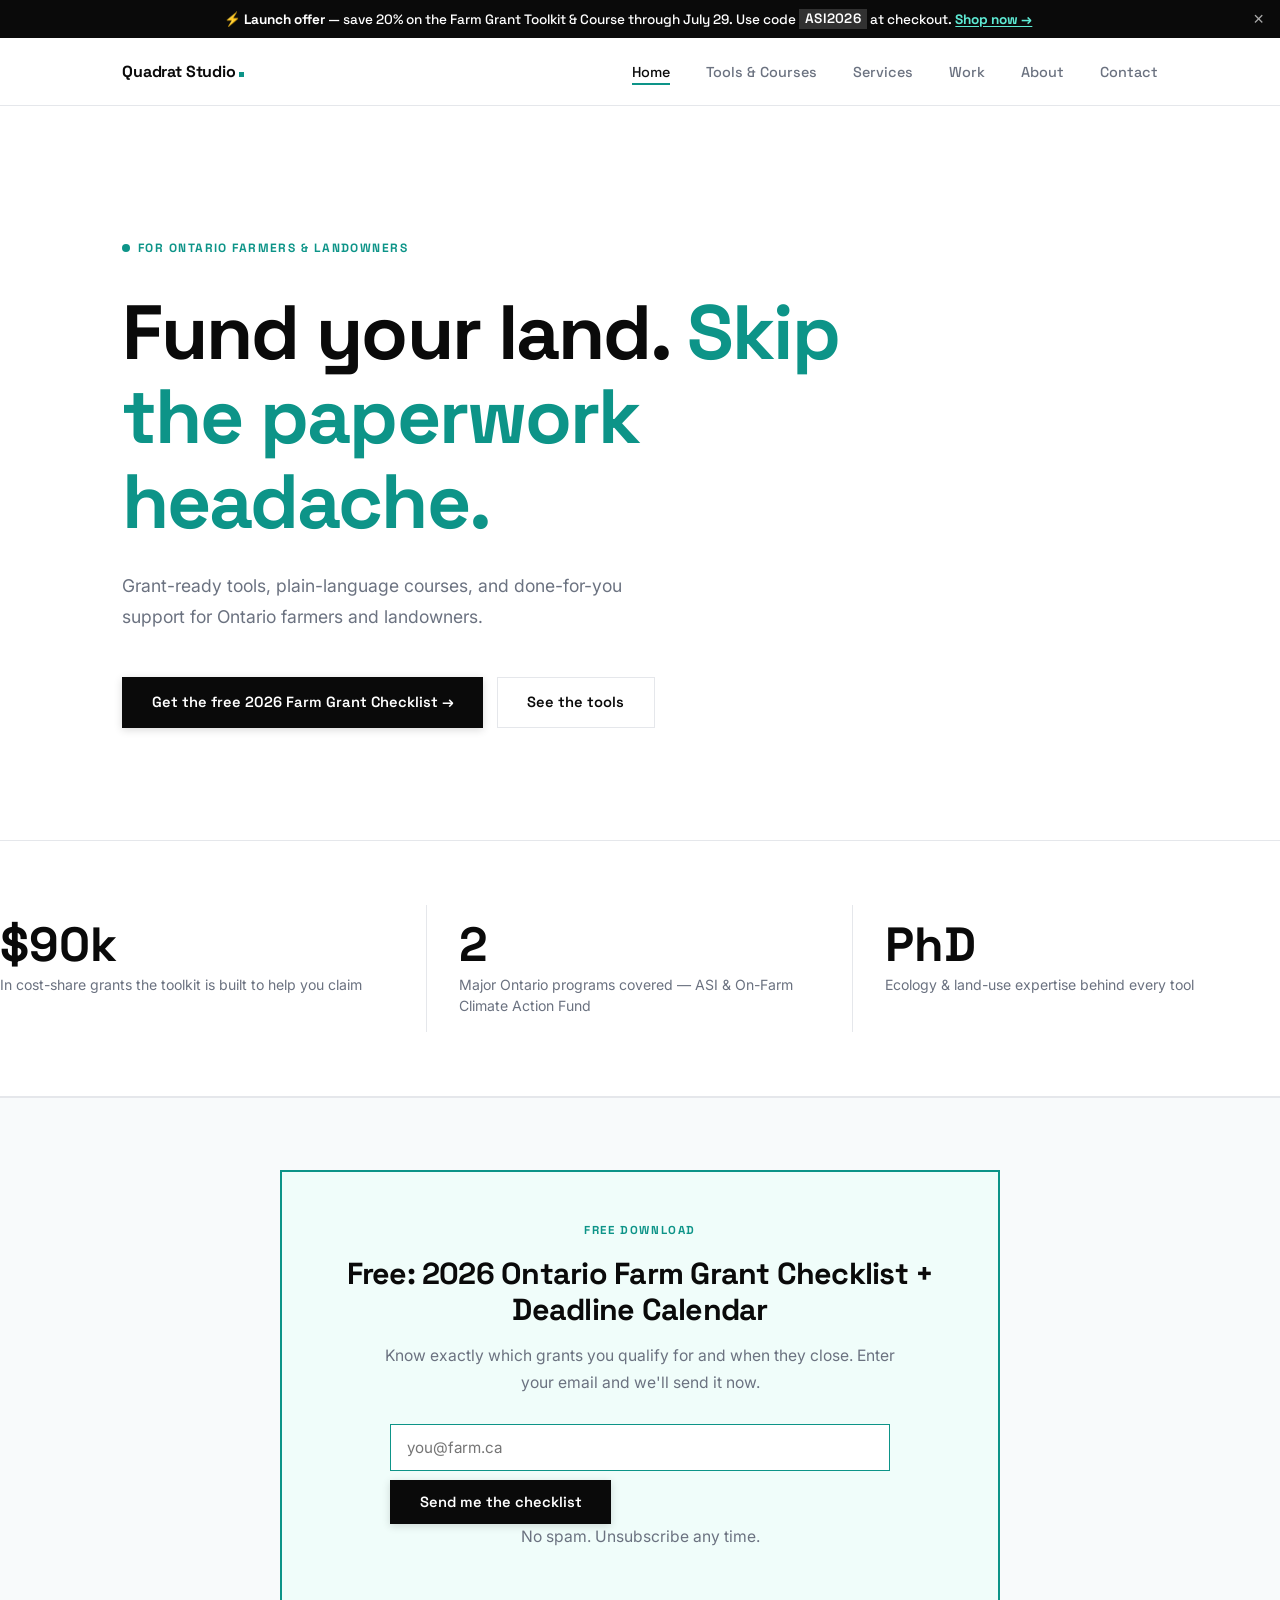
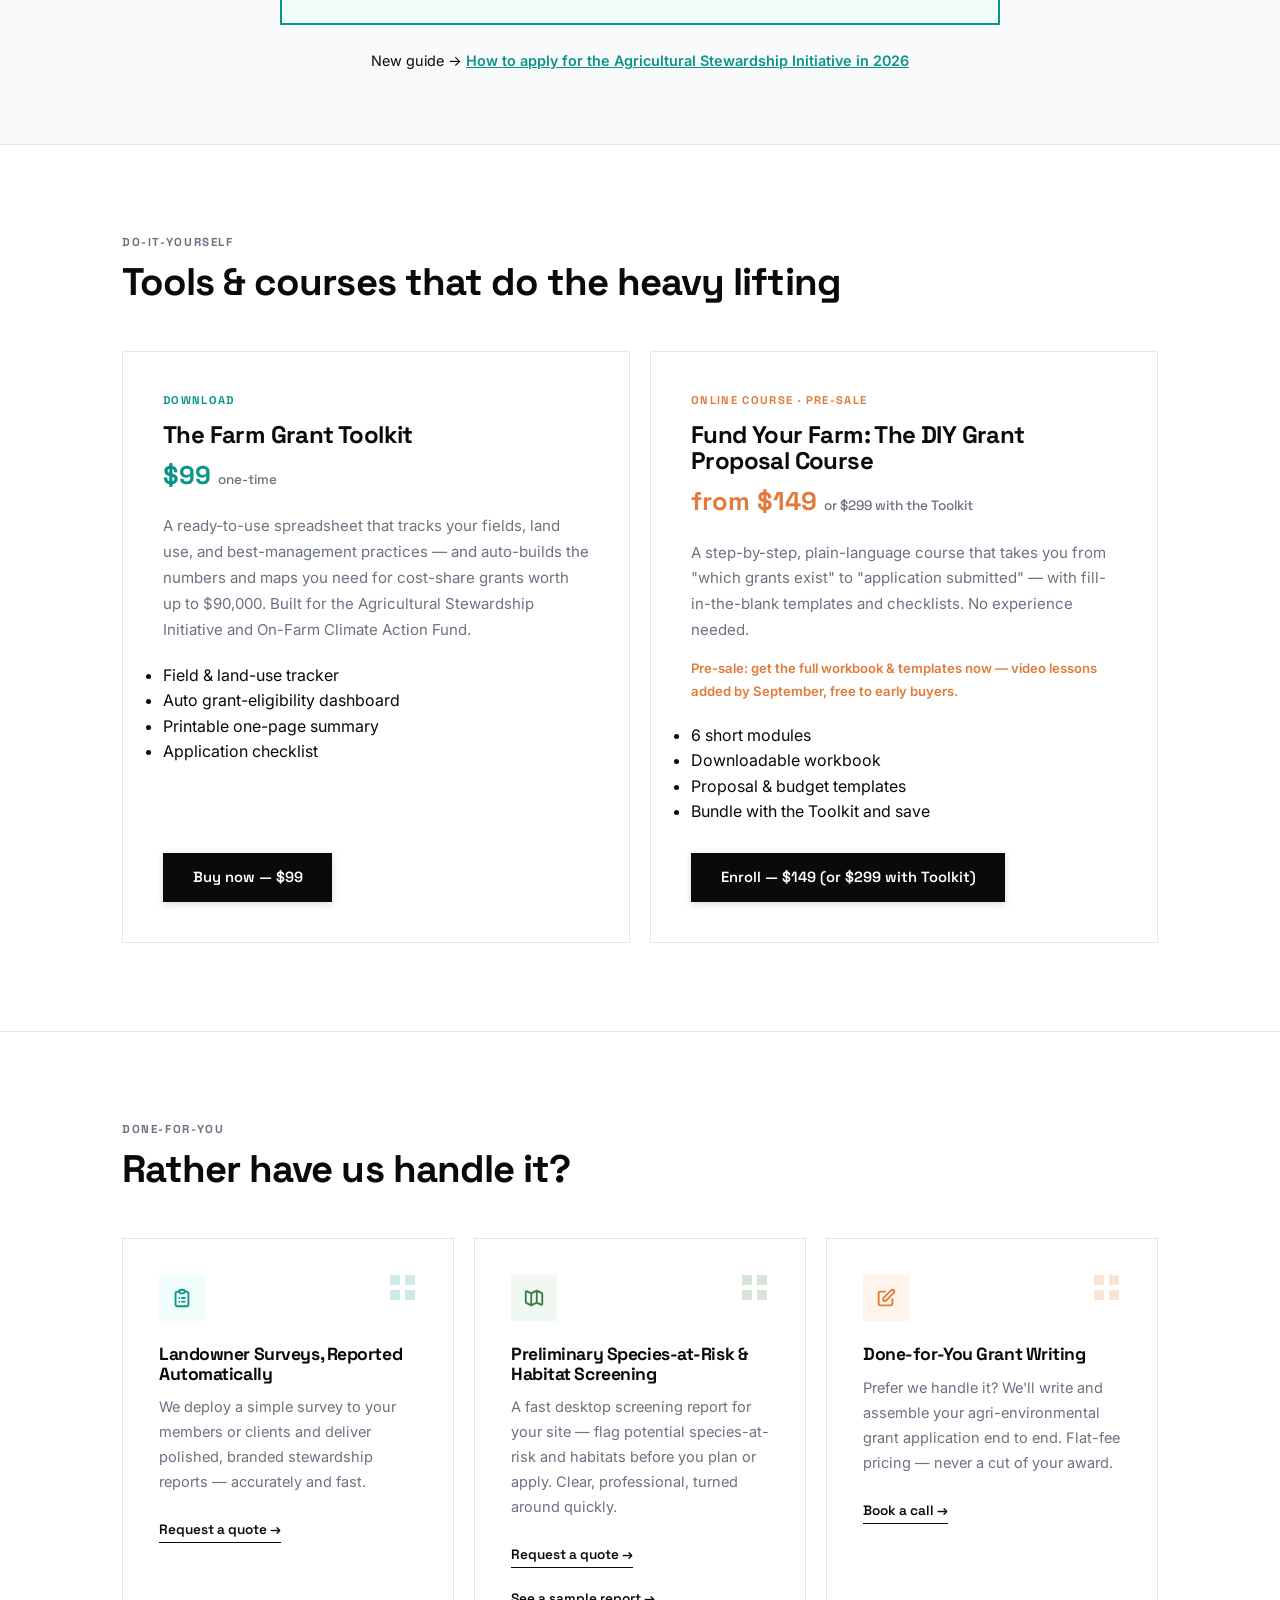
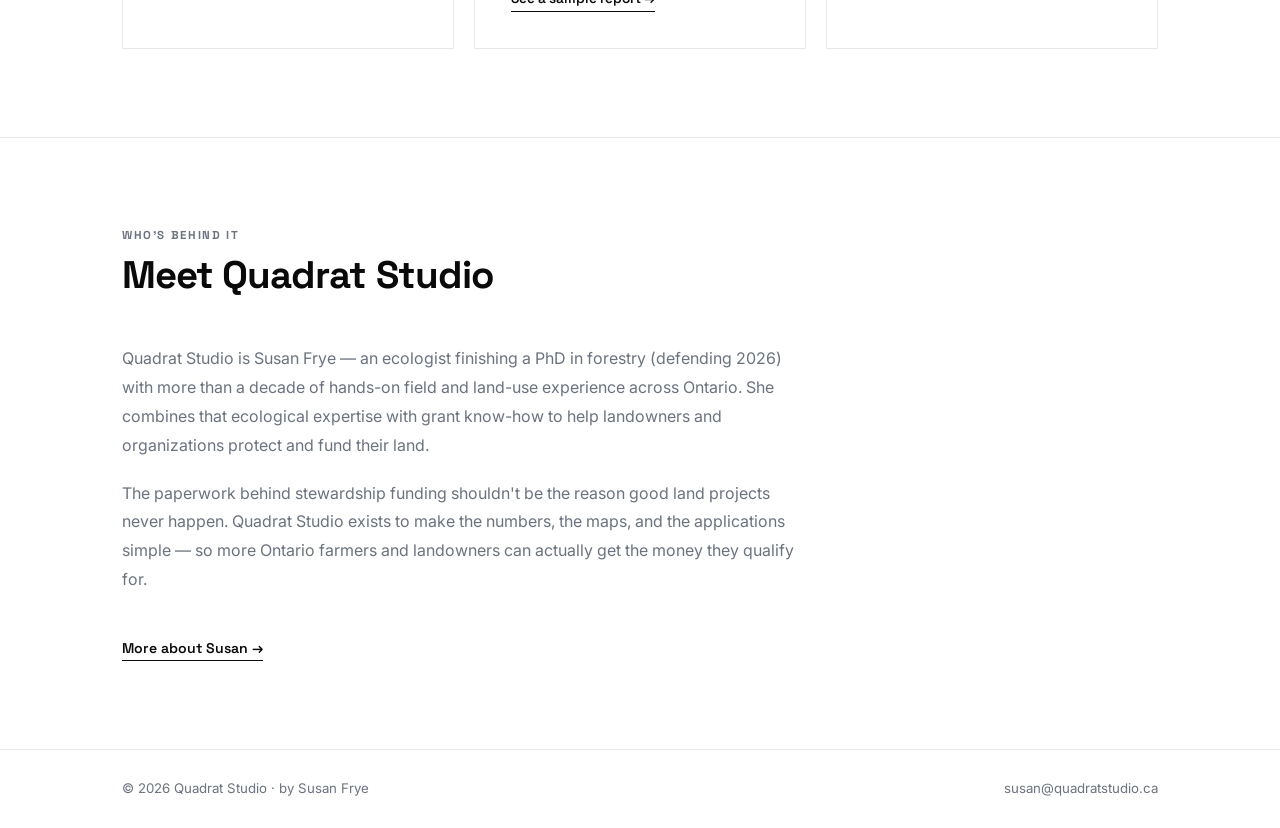
==== commit f3e07d7a: "Relaunch home around farm-grant funnel; add services, lead-magnet delivery & promo - Rebuild index.h" ====
--- a/index.html
+++ b/index.html
@@ -3,22 +3,25 @@
 <head>
   <meta charset="UTF-8" />
   <meta name="viewport" content="width=device-width, initial-scale=1.0" />
-  <title>Quadrat Studio — Ecological Analysis, Monitoring Design & Mapping</title>
-  <meta name="description" content="Field-grounded environmental and ecological analysis — species and distribution reports, biodiversity, monitoring design, and mapping — for forestry, municipal, and conservation organizations." />
-
-  <!-- Open Graph / social share (shows a card when the link is posted to LinkedIn, etc.)
+  <title>Quadrat Studio — Fund Your Land. Skip the Paperwork Headache.</title>
+  <meta name="description" content="Grant-ready tools, plain-language courses, and done-for-you support that help Ontario farmers and landowners fund and steward their land — cost-share grants worth up to $90,000." />
+
+  <!-- Open Graph / social share (shows a card when the link is posted to Facebook, LinkedIn, etc.)
        TODO: add a 1200×630 share image named og-image.png to this folder for a richer preview. -->
   <meta property="og:type" content="website" />
-  <meta property="og:site_name" content="Quadrat Studio — Ecological Data Consulting" />
-  <meta property="og:title" content="Ecological Analysis, Monitoring Design & Mapping" />
-  <meta property="og:description" content="A forest ecologist turning survey and monitoring data into defensible analysis, sound study design, and decision-ready reporting." />
+  <meta property="og:site_name" content="Quadrat Studio" />
+  <meta property="og:title" content="Fund Your Land. Skip the Paperwork Headache." />
+  <meta property="og:description" content="Grant-ready tools, plain-language courses, and done-for-you support for Ontario farmers and landowners." />
   <meta property="og:image" content="og-image.png" />
   <meta name="twitter:card" content="summary_large_image" />
-  <meta name="twitter:title" content="Ecological Analysis, Monitoring Design & Mapping" />
-  <meta name="twitter:description" content="A forest ecologist turning survey and monitoring data into defensible analysis, sound study design, and decision-ready reporting." />
+  <meta name="twitter:title" content="Fund Your Land. Skip the Paperwork Headache." />
+  <meta name="twitter:description" content="Grant-ready tools, plain-language courses, and done-for-you support for Ontario farmers and landowners." />
 
   <link rel="stylesheet" href="css/style.css" />
   <link rel="icon" href="favicon.svg" type="image/svg+xml" />
+  <!-- GA4: replace G-M9VYFZH90K with your real ID from analytics.google.com -->
+  <script async src="https://www.googletagmanager.com/gtag/js?id=G-M9VYFZH90K"></script>
+  <script>window.dataLayer=window.dataLayer||[];function gtag(){dataLayer.push(arguments);}gtag('js',new Date());gtag('config','G-M9VYFZH90K');</script>
 </head>
 <body>
 
@@ -31,11 +34,11 @@
     </button>
     <ul class="nav-links">
       <li><a href="index.html" class="active">Home</a></li>
-      <li><a href="services.html">Services</a></li>
+      <li><a href="#products">Tools &amp; Courses</a></li>
+      <li><a href="#services">Services</a></li>
       <li><a href="work.html">Work</a></li>
       <li><a href="about.html">About</a></li>
       <li><a href="contact.html">Contact</a></li>
-      <li><a href="intake.html">Start a Project</a></li>
     </ul>
   </div>
 </nav>
@@ -43,120 +46,214 @@
 <!-- HERO -->
 <header class="hero">
   <div class="container">
-    <span class="hero-dot">Ecological Data Consulting</span>
-    <h1>Ontario Ecological Data Consulting — Field-grounded, Decision-ready</h1>
+    <span class="hero-dot">For Ontario farmers &amp; landowners</span>
+    <h1>Fund your land. <em>Skip the paperwork headache.</em></h1>
     <p class="hero-sub">
-      I help forestry, municipal, and conservation teams turn survey and monitoring
-      data into defensible analysis, sound study design, and reporting they can put
-      in front of regulators and boards.
+      Grant-ready tools, plain-language courses, and done-for-you support for
+      Ontario farmers and landowners.
     </p>
-    <div class="stack-pills">
-      <span class="pill">Ecological Analysis</span>
-      <span class="pill">Species &amp; Biodiversity</span>
-      <span class="pill">Monitoring Design</span>
-      <span class="pill">Spatial Mapping</span>
-    </div>
     <div class="hero-cta">
-      <a href="work.html" class="btn btn-dark">View my work →</a>
-      <a href="contact.html" class="btn btn-ghost">Get in touch</a>
+      <a href="#checklist" class="btn btn-dark">Get the free 2026 Farm Grant Checklist →</a>
+      <a href="#products" class="btn btn-ghost">See the tools</a>
     </div>
   </div>
 </header>
 
-<!-- STATS -->
+<!-- TRUST STRIP -->
 <section class="stats-strip">
   <div class="stat-item fade-up">
+    <div class="stat-num">$90k</div>
+    <div class="stat-label">In cost-share grants the toolkit is built to help you claim</div>
+  </div>
+  <div class="stat-item fade-up">
+    <div class="stat-num">2</div>
+    <div class="stat-label">Major Ontario programs covered — ASI &amp; On-Farm Climate Action Fund</div>
+  </div>
+  <div class="stat-item fade-up">
     <div class="stat-num">PhD</div>
-    <div class="stat-label">Forest ecology — defending August 2026</div>
-  </div>
-  <div class="stat-item fade-up">
-    <div class="stat-num">10<span>+</span></div>
-    <div class="stat-label">Years of field &amp; analytical experience</div>
-  </div>
-  <div class="stat-item fade-up">
-    <div class="stat-num">8</div>
-    <div class="stat-label">Live data dashboards built on real open data</div>
-  </div>
-</section>
-
-<!-- SERVICES PREVIEW -->
-<section class="section">
+    <div class="stat-label">Ecology &amp; land-use expertise behind every tool</div>
+  </div>
+</section>
+
+<!-- LEAD MAGNET / OPT-IN -->
+<section class="optin-section" id="checklist">
+  <div class="container">
+    <div class="optin fade-up">
+      <span class="optin-label">Free download</span>
+      <h2>Free: 2026 Ontario Farm Grant Checklist + Deadline Calendar</h2>
+      <p>
+        Know exactly which grants you qualify for and when they close. Enter your
+        email and we'll send it now.
+      </p>
+      <!-- Lead-capture form → Formspree (form xjgddqoy → susan@quadratstudio.ca).
+           The email is captured so you can send the checklist. For fully automatic
+           delivery, connect an email tool (MailerLite/ConvertKit) — see notes. -->
+      <form class="optin-form" action="https://formspree.io/f/xjgddqoy" method="POST">
+        <input type="hidden" name="_subject" value="New checklist request — 2026 Farm Grant Checklist" />
+        <input type="hidden" name="lead_source" value="Home page — free checklist opt-in" />
+        <!-- After submit, Formspree redirects here → instant download + confirmation. -->
+        <input type="hidden" name="_next" value="https://quadratstudio.ca/thankyou.html" />
+        <input type="email" name="email" placeholder="you@farm.ca" aria-label="Your email" required />
+        <button type="submit" class="btn btn-dark">Send me the checklist</button>
+      </form>
+      <p class="optin-fine">No spam. Unsubscribe any time.</p>
+    </div>
+    <p class="fade-up" style="text-align:center; margin-top:1.5rem; font-size:0.9rem;">
+      New guide → <a href="blog/how-to-apply-agricultural-stewardship-initiative-2026.html" style="color:var(--teal); font-weight:600;">How to apply for the Agricultural Stewardship Initiative in 2026</a>
+    </p>
+  </div>
+</section>
+
+<!-- PRODUCTS -->
+<section class="section" id="products">
   <div class="container">
     <div class="sh fade-up">
-      <div class="sh-label">What I do</div>
-      <h2>Services built for ecological organizations</h2>
+      <div class="sh-label">Do-it-yourself</div>
+      <h2>Tools &amp; courses that do the heavy lifting</h2>
+    </div>
+
+    <div class="product-grid">
+
+      <!-- Product 1 — Toolkit -->
+      <div class="product-card fade-up" style="--c:var(--c-stat);">
+        <div class="product-eyebrow">Download</div>
+        <h3>The Farm Grant Toolkit</h3>
+        <div class="product-price">$99 <span class="price-note">one-time</span></div>
+        <p>
+          A ready-to-use spreadsheet that tracks your fields, land use, and
+          best-management practices — and auto-builds the numbers and maps you need
+          for cost-share grants worth up to $90,000. Built for the Agricultural
+          Stewardship Initiative and On-Farm Climate Action Fund.
+        </p>
+        <ul class="svc-list">
+          <li>Field &amp; land-use tracker</li>
+          <li>Auto grant-eligibility dashboard</li>
+          <li>Printable one-page summary</li>
+          <li>Application checklist</li>
+        </ul>
+        <!-- TODO: replace href="#" with your real checkout link (Gumroad / Stripe / Lemon Squeezy). -->
+        <a href="#" class="btn btn-dark" data-buy="toolkit">Buy now — $99</a>
+      </div>
+
+      <!-- Product 2 — Course -->
+      <div class="product-card fade-up" style="--c:var(--c-dash);">
+        <div class="product-eyebrow">Online course · Pre-sale</div>
+        <h3>Fund Your Farm: The DIY Grant Proposal Course</h3>
+        <div class="product-price">from $149 <span class="price-note">or $299 with the Toolkit</span></div>
+        <p>
+          A step-by-step, plain-language course that takes you from "which grants
+          exist" to "application submitted" — with fill-in-the-blank templates and
+          checklists. No experience needed.
+        </p>
+        <p style="font-size:0.82rem; color:var(--c-dash); font-weight:600; margin-top:0.9rem;">
+          Pre-sale: get the full workbook &amp; templates now — video lessons added by September, free to early buyers.
+        </p>
+        <ul class="svc-list">
+          <li>6 short modules</li>
+          <li>Downloadable workbook</li>
+          <li>Proposal &amp; budget templates</li>
+          <li>Bundle with the Toolkit and save</li>
+        </ul>
+        <!-- TODO: replace href="#" with your real checkout link (Gumroad / Stripe / Lemon Squeezy). -->
+        <a href="#" class="btn btn-dark" data-buy="course">Enroll — $149 (or $299 with Toolkit)</a>
+      </div>
+
+    </div>
+  </div>
+</section>
+
+<!-- SERVICES -->
+<section class="section" id="services">
+  <div class="container">
+    <div class="sh fade-up">
+      <div class="sh-label">Done-for-you</div>
+      <h2>Rather have us handle it?</h2>
     </div>
 
     <div class="services-grid">
+
+      <!-- Service 1 — Survey → Report -->
       <div class="service-card fade-up" style="--c:var(--c-stat); --icon-bg:#f0fdfa;">
         <div class="svc-icon">
           <svg fill="none" stroke="#0d9488" stroke-width="2" viewBox="0 0 24 24">
-            <path stroke-linecap="round" stroke-linejoin="round" d="M9 19v-6a2 2 0 00-2-2H5a2 2 0 00-2 2v6a2 2 0 002 2h2a2 2 0 002-2zm0 0V9a2 2 0 012-2h2a2 2 0 012 2v10m-6 0a2 2 0 002 2h2a2 2 0 002-2m0 0V5a2 2 0 012-2h2a2 2 0 012 2v14a2 2 0 01-2 2h-2a2 2 0 01-2-2z"/>
+            <path stroke-linecap="round" stroke-linejoin="round" d="M9 5H7a2 2 0 00-2 2v12a2 2 0 002 2h10a2 2 0 002-2V7a2 2 0 00-2-2h-2M9 5a2 2 0 002 2h2a2 2 0 002-2M9 5a2 2 0 012-2h2a2 2 0 012 2m-3 7h3m-3 4h3m-6-4h.01M9 16h.01"/>
           </svg>
         </div>
-        <h3>Statistical Analysis &amp; Reporting</h3>
-        <p>Species, distribution, and biodiversity analysis delivered as reproducible, regulator-ready reports.</p>
-        <ul class="svc-list">
-          <li>Species &amp; biodiversity reports</li>
-          <li>Mixed models &amp; trend analysis</li>
-        </ul>
-      </div>
-
-      <div class="service-card fade-up" style="--c:var(--c-dash); --icon-bg:#fff4ec;">
-        <div class="svc-icon">
-          <svg fill="none" stroke="#e07b39" stroke-width="2" viewBox="0 0 24 24">
-            <path stroke-linecap="round" stroke-linejoin="round" d="M9.75 17L9 20l-1 1h8l-1-1-.75-3M3 13h18M5 17h14a2 2 0 002-2V5a2 2 0 00-2-2H5a2 2 0 00-2 2v10a2 2 0 002 2z"/>
-          </svg>
-        </div>
-        <h3>Interactive Dashboards &amp; Data Tools</h3>
-        <p>Interactive tools your team can explore and act on — no coding required.</p>
-        <ul class="svc-list">
-          <li>Interactive maps &amp; charts</li>
-          <li>Branded, client-ready UI</li>
-        </ul>
-      </div>
-
+        <h3>Landowner Surveys, Reported Automatically</h3>
+        <p>
+          We deploy a simple survey to your members or clients and deliver polished,
+          branded stewardship reports — accurately and fast.
+        </p>
+        <a href="contact.html?service=surveys" class="proj-link" style="margin-top:1.5rem;">Request a quote →</a>
+      </div>
+
+      <!-- Service 2 — Habitat Screening -->
       <div class="service-card fade-up" style="--c:var(--c-map); --icon-bg:#f1f8f2;">
         <div class="svc-icon">
           <svg fill="none" stroke="#3a7d44" stroke-width="2" viewBox="0 0 24 24">
             <path stroke-linecap="round" stroke-linejoin="round" d="M9 20l-5.447-2.724A1 1 0 013 16.382V5.618a1 1 0 011.447-.894L9 7m0 13l6-3m-6 3V7m6 10l4.553 2.276A1 1 0 0021 18.382V7.618a1 1 0 00-.553-.894L15 4m0 13V4m0 0L9 7"/>
           </svg>
         </div>
-        <h3>Spatial Mapping &amp; Monitoring Design</h3>
-        <p>QGIS spatial analysis and statistically grounded monitoring program design.</p>
-        <ul class="svc-list">
-          <li>Habitat mapping</li>
-          <li>Monitoring program design</li>
-        </ul>
-      </div>
-    </div>
-
-    <div style="margin-top:2.5rem;" class="fade-up">
-      <a href="services.html" class="btn btn-ghost">All services →</a>
-    </div>
-  </div>
-</section>
-
-<!-- WORK PREVIEW -->
+        <h3>Preliminary Species-at-Risk &amp; Habitat Screening</h3>
+        <p>
+          A fast desktop screening report for your site — flag potential
+          species-at-risk and habitats before you plan or apply. Clear, professional,
+          turned around quickly.
+        </p>
+        <div style="margin-top:1.5rem; display:flex; gap:1.25rem; flex-wrap:wrap; align-items:center;">
+          <a href="contact.html?service=screening" class="proj-link">Request a quote →</a>
+          <a href="assets/sar-habitat-screening-sample.pdf" class="proj-link" target="_blank" rel="noopener">See a sample report →</a>
+        </div>
+      </div>
+
+      <!-- Service 3 — Grant Writing -->
+      <div class="service-card fade-up" style="--c:var(--c-dash); --icon-bg:#fff4ec;">
+        <div class="svc-icon">
+          <svg fill="none" stroke="#e07b39" stroke-width="2" viewBox="0 0 24 24">
+            <path stroke-linecap="round" stroke-linejoin="round" d="M11 5H6a2 2 0 00-2 2v11a2 2 0 002 2h11a2 2 0 002-2v-5m-1.414-9.414a2 2 0 112.828 2.828L11.828 15H9v-2.828l8.586-8.586z"/>
+          </svg>
+        </div>
+        <h3>Done-for-You Grant Writing</h3>
+        <p>
+          Prefer we handle it? We'll write and assemble your agri-environmental grant
+          application end to end. Flat-fee pricing — never a cut of your award.
+        </p>
+        <a href="contact.html?service=grant-writing" class="proj-link" style="margin-top:1.5rem;">Book a call →</a>
+      </div>
+
+    </div>
+  </div>
+</section>
+
+<!-- ABOUT -->
 <section class="section">
   <div class="container">
     <div class="sh fade-up">
-      <div class="sh-label">Selected work</div>
-      <h2>Live dashboards built on real open data</h2>
-    </div>
-    <p class="fade-up" style="color:var(--gray); max-width:560px; margin-bottom:2rem;">
-      Eight interactive dashboards using real ecological data — from species-at-risk
-      occurrences to Toronto's urban forest. Each is a working demonstration of what
-      your organization's data could become.
-    </p>
-    <a href="work.html" class="btn btn-dark fade-up">Explore the dashboards →</a>
+      <div class="sh-label">Who's behind it</div>
+      <h2>Meet Quadrat Studio</h2>
+    </div>
+    <div class="home-about fade-up">
+      <p>
+        Quadrat Studio is Susan Frye — an ecologist finishing a PhD in forestry
+        (defending 2026) with more than a decade of hands-on field and land-use
+        experience across Ontario. She combines that ecological expertise with grant
+        know-how to help landowners and organizations protect and fund their land.
+      </p>
+      <p>
+        The paperwork behind stewardship funding shouldn't be the reason good land
+        projects never happen. Quadrat Studio exists to make the numbers, the maps,
+        and the applications simple — so more Ontario farmers and landowners can
+        actually get the money they qualify for.
+      </p>
+      <a href="about.html" class="cv-link">More about Susan →</a>
+    </div>
   </div>
 </section>
 
 <!-- FOOTER -->
 <footer class="site-footer">
   <div class="container footer-inner">
-    <p>© 2026 Quadrat Studio · by Susan Frye, PhD Candidate</p>
+    <p>© 2026 Quadrat Studio · by Susan Frye</p>
     <a href="mailto:susan@quadratstudio.ca">susan@quadratstudio.ca</a>
   </div>
 </footer>
--- a/css/style.css
+++ b/css/style.css
@@ -1007,6 +1007,159 @@
 
   .skill-row { grid-template-columns: 1fr; }
   .contact-big { font-size: 2.2rem; }
+}
+
+/* ── Promo / announcement bar (injected site-wide by main.js) ── */
+.promo-bar {
+  background: var(--black);
+  color: #fff;
+  font-family: var(--font-h);
+  font-size: 0.85rem;
+  font-weight: 500;
+  line-height: 1.4;
+  text-align: center;
+  padding: 0.6rem 2.5rem 0.6rem 1rem;
+  position: relative;
+}
+.promo-bar strong { color: #fff; font-weight: 700; }
+.promo-bar code {
+  font-family: var(--font-h);
+  background: rgba(255,255,255,0.16);
+  padding: 0.08rem 0.4rem;
+  font-weight: 600;
+  letter-spacing: 0.02em;
+}
+.promo-bar a {
+  color: #5eead4;
+  font-weight: 700;
+  text-decoration: underline;
+  text-underline-offset: 2px;
+  white-space: nowrap;
+}
+.promo-bar a:hover { color: #fff; }
+.promo-bar .promo-close {
+  position: absolute;
+  right: 0.6rem;
+  top: 50%;
+  transform: translateY(-50%);
+  background: none;
+  border: none;
+  color: #fff;
+  font-size: 1.15rem;
+  line-height: 1;
+  cursor: pointer;
+  opacity: 0.65;
+  padding: 0.2rem 0.4rem;
+}
+.promo-bar .promo-close:hover { opacity: 1; }
+
+/* ── Lead-magnet opt-in box ──────────────────────────────── */
+.optin-section { padding: 4.5rem 0; background: var(--light); border-top: 1px solid var(--border); border-bottom: 1px solid var(--border); }
+.optin {
+  max-width: 720px;
+  margin: 0 auto;
+  border: 2px solid var(--teal);
+  background: #f0fdfa;
+  padding: 2.75rem;
+  text-align: center;
+}
+.optin-label {
+  display: inline-block;
+  font-family: var(--font-h);
+  font-size: 0.72rem;
+  font-weight: 700;
+  letter-spacing: 0.14em;
+  text-transform: uppercase;
+  color: var(--teal);
+  margin-bottom: 1rem;
+}
+.optin h2 {
+  font-size: clamp(1.4rem, 3vw, 1.9rem);
+  font-weight: 800;
+  margin-bottom: 0.9rem;
+  line-height: 1.2;
+}
+.optin p { font-size: 0.98rem; color: var(--gray); line-height: 1.7; max-width: 520px; margin: 0 auto 1.75rem; }
+.optin-form {
+  display: flex;
+  gap: 0.6rem;
+  max-width: 500px;
+  margin: 0 auto;
+  flex-wrap: wrap;
+}
+.optin-form input[type="email"] {
+  flex: 1 1 240px;
+  font-family: var(--font-b);
+  font-size: 0.95rem;
+  padding: 0.8rem 1rem;
+  border: 1.5px solid var(--teal);
+  border-radius: 0;
+  background: var(--white);
+  color: var(--black);
+}
+.optin-form input[type="email"]:focus { outline: none; border-color: var(--teal-dk); box-shadow: 0 0 0 3px rgba(13,148,136,0.15); }
+.optin-form button { flex: 0 0 auto; }
+.optin-fine { font-size: 0.78rem; color: var(--gray); margin-top: 1rem; }
+
+/* ── Products (offers with a price + buy button) ─────────── */
+.product-grid {
+  display: grid;
+  grid-template-columns: repeat(auto-fit, minmax(320px, 1fr));
+  gap: 1.25rem;
+  margin-top: 3rem;
+}
+.product-card {
+  display: flex;
+  flex-direction: column;
+  padding: 2.5rem;
+  border: 1.5px solid var(--border);
+  border-radius: var(--radius);
+  background: var(--white);
+  position: relative;
+  overflow: hidden;
+  transition: transform 0.26s ease, box-shadow 0.26s ease, border-color 0.26s ease;
+}
+.product-card::after {
+  content: '';
+  position: absolute;
+  top: 0; left: 0; right: 0;
+  height: 3px;
+  background: var(--c, var(--teal));
+  transform: scaleX(0);
+  transform-origin: left;
+  transition: transform 0.32s cubic-bezier(0.4, 0, 0.2, 1);
+}
+.product-card:hover { transform: translateY(-7px); box-shadow: 0 24px 60px rgba(0,0,0,0.09); border-color: transparent; }
+.product-card:hover::after { transform: scaleX(1); }
+.product-eyebrow {
+  font-family: var(--font-h);
+  font-size: 0.7rem;
+  font-weight: 700;
+  letter-spacing: 0.12em;
+  text-transform: uppercase;
+  color: var(--c, var(--teal));
+  margin-bottom: 0.75rem;
+}
+.product-card h3 { font-size: clamp(1.25rem, 2.4vw, 1.5rem); font-weight: 800; margin-bottom: 0.4rem; }
+.product-price {
+  font-family: var(--font-h);
+  font-size: 1.6rem;
+  font-weight: 800;
+  color: var(--c, var(--teal));
+  margin-bottom: 1.1rem;
+}
+.product-price .price-note { font-size: 0.85rem; font-weight: 500; color: var(--gray); }
+.product-card > p { font-size: 0.94rem; color: var(--gray); line-height: 1.72; }
+.product-card .svc-list { margin: 1.25rem 0 1.75rem; }
+.product-card .btn { margin-top: auto; align-self: flex-start; }
+
+/* ── Home about strip ────────────────────────────────────── */
+.home-about { max-width: 680px; }
+.home-about p { font-size: 1rem; color: var(--gray); line-height: 1.8; margin-bottom: 1.2rem; }
+
+@media (max-width: 560px) {
+  .optin { padding: 1.75rem; }
+  .optin-form button { width: 100%; }
 }
 
 /* ── Rounded-corner variant (for comparison) ─────────────────
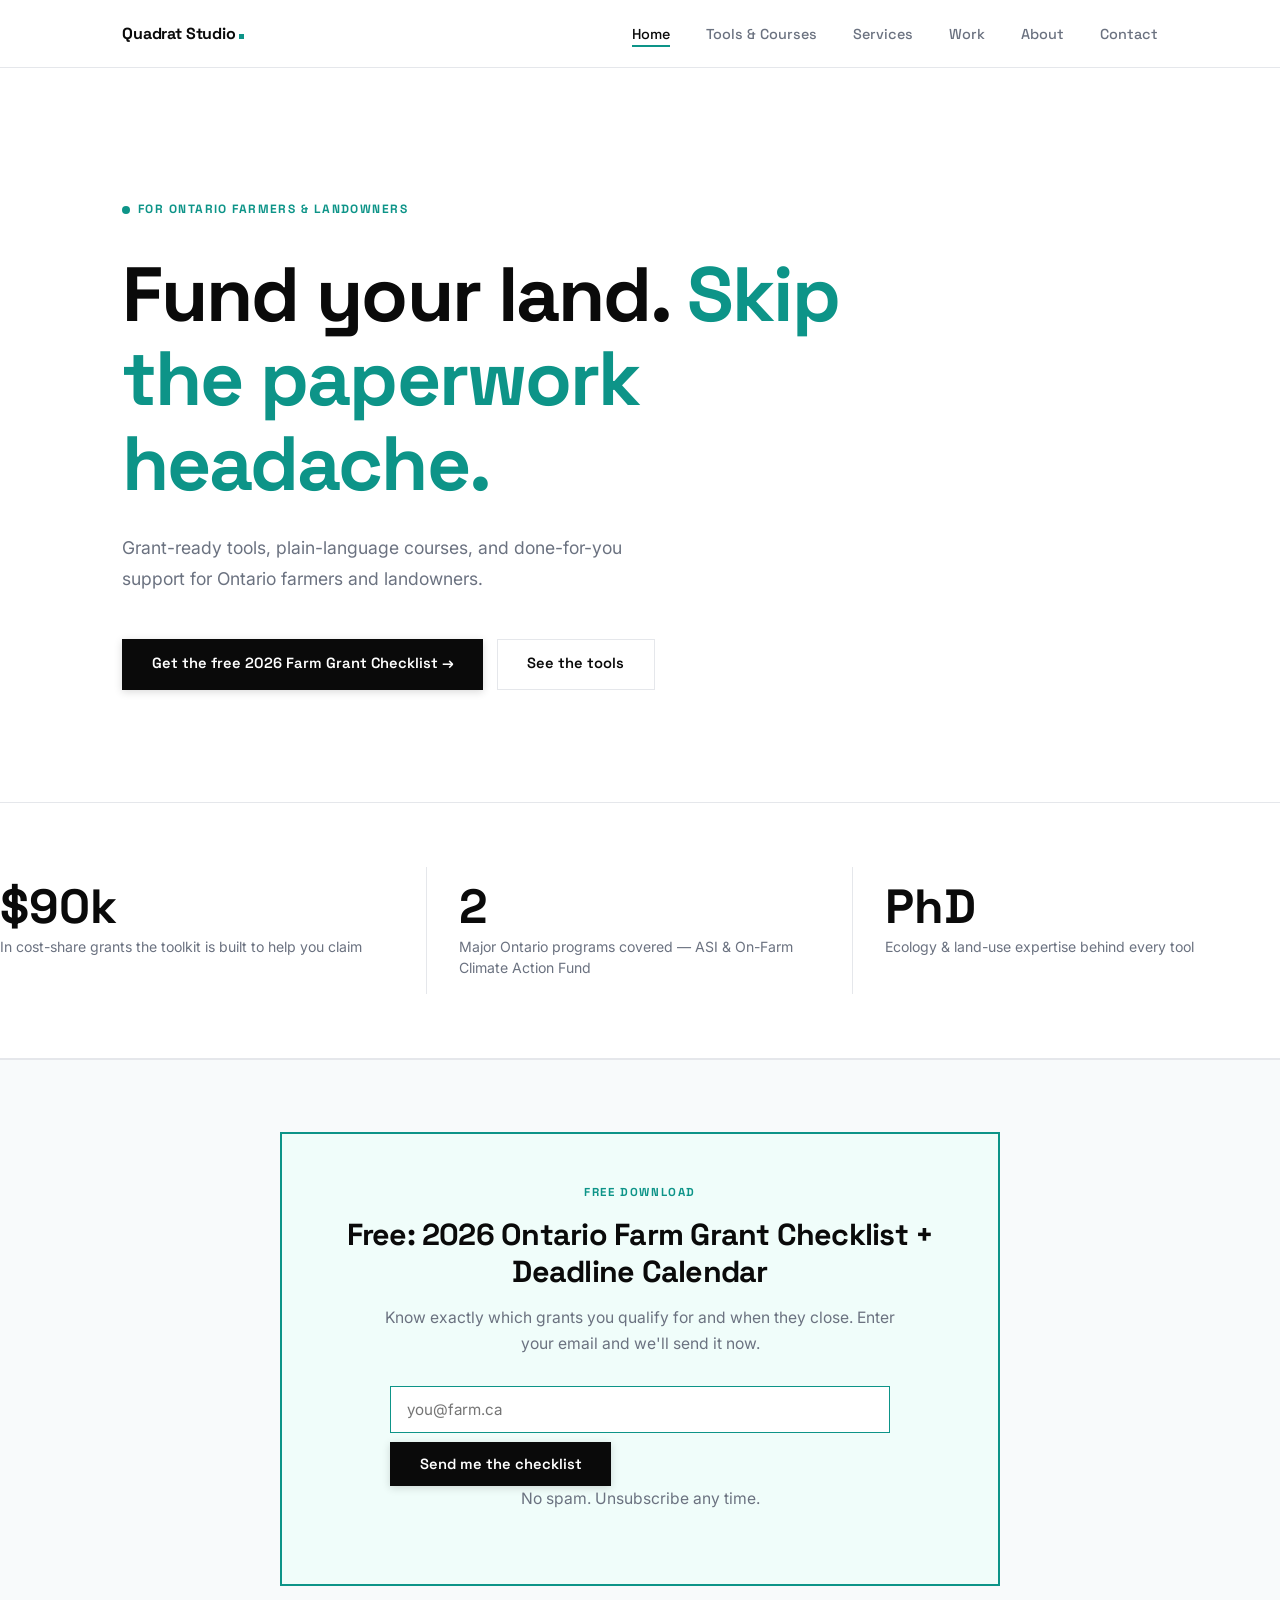
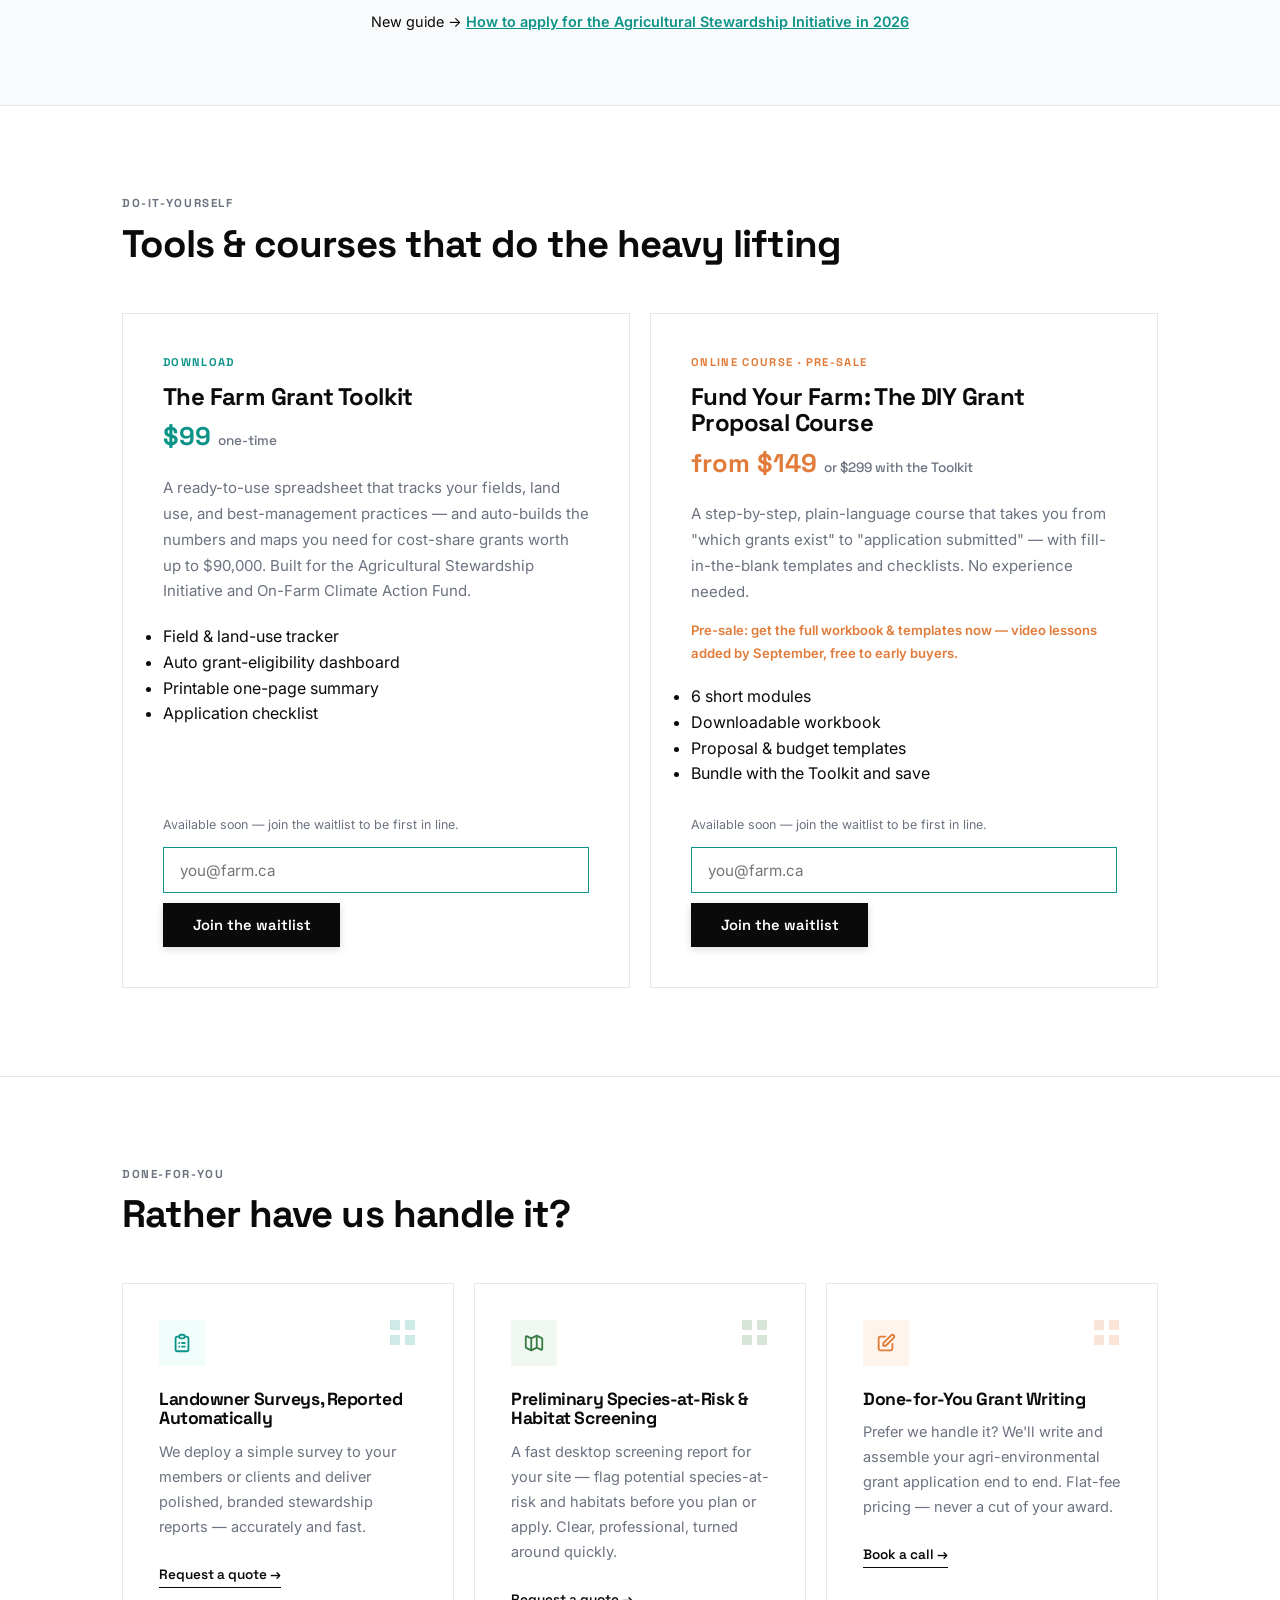
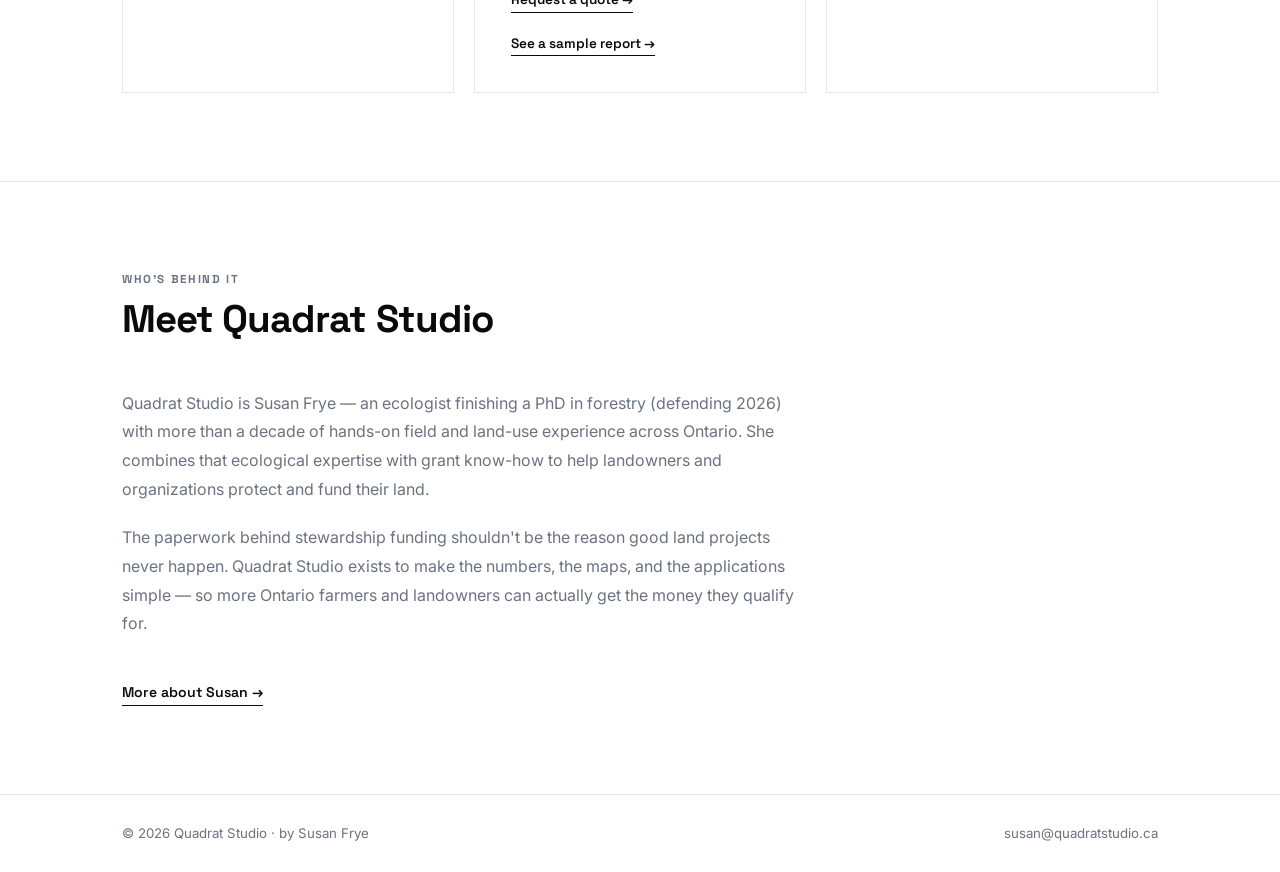
==== commit 09c3a399: "Replace dead product buttons with Formspree waitlist; disable ASI2026 promo bar Checkout isn't live," ====
--- a/index.html
+++ b/index.html
@@ -131,8 +131,19 @@
           <li>Printable one-page summary</li>
           <li>Application checklist</li>
         </ul>
-        <!-- TODO: replace href="#" with your real checkout link (Gumroad / Stripe / Lemon Squeezy). -->
-        <a href="#" class="btn btn-dark" data-buy="toolkit">Buy now — $99</a>
+        <!-- Checkout isn't live yet — capture interest via Formspree (form xjgddqoy).
+             _subject / lead_source identify which product; _next → thank-you page.
+             Re-enable a real "Buy now" link here once checkout exists. -->
+        <div class="product-cta" style="margin-top:auto;">
+          <p class="optin-fine" style="margin:0 0 0.75rem;">Available soon — join the waitlist to be first in line.</p>
+          <form class="optin-form" action="https://formspree.io/f/xjgddqoy" method="POST">
+            <input type="hidden" name="_subject" value="New waitlist signup — Farm Grant Toolkit" />
+            <input type="hidden" name="lead_source" value="Home page — Farm Grant Toolkit waitlist" />
+            <input type="hidden" name="_next" value="https://quadratstudio.ca/thankyou.html" />
+            <input type="email" name="email" placeholder="you@farm.ca" aria-label="Your email" required />
+            <button type="submit" class="btn btn-dark">Join the waitlist</button>
+          </form>
+        </div>
       </div>
 
       <!-- Product 2 — Course -->
@@ -154,8 +165,19 @@
           <li>Proposal &amp; budget templates</li>
           <li>Bundle with the Toolkit and save</li>
         </ul>
-        <!-- TODO: replace href="#" with your real checkout link (Gumroad / Stripe / Lemon Squeezy). -->
-        <a href="#" class="btn btn-dark" data-buy="course">Enroll — $149 (or $299 with Toolkit)</a>
+        <!-- Checkout isn't live yet — capture interest via Formspree (form xjgddqoy).
+             _subject / lead_source identify which product; _next → thank-you page.
+             Re-enable a real "Enroll" link here once checkout exists. -->
+        <div class="product-cta" style="margin-top:auto;">
+          <p class="optin-fine" style="margin:0 0 0.75rem;">Available soon — join the waitlist to be first in line.</p>
+          <form class="optin-form" action="https://formspree.io/f/xjgddqoy" method="POST">
+            <input type="hidden" name="_subject" value="New waitlist signup — Fund Your Farm Course" />
+            <input type="hidden" name="lead_source" value="Home page — Fund Your Farm Course waitlist" />
+            <input type="hidden" name="_next" value="https://quadratstudio.ca/thankyou.html" />
+            <input type="email" name="email" placeholder="you@farm.ca" aria-label="Your email" required />
+            <button type="submit" class="btn btn-dark">Join the waitlist</button>
+          </form>
+        </div>
       </div>
 
     </div>
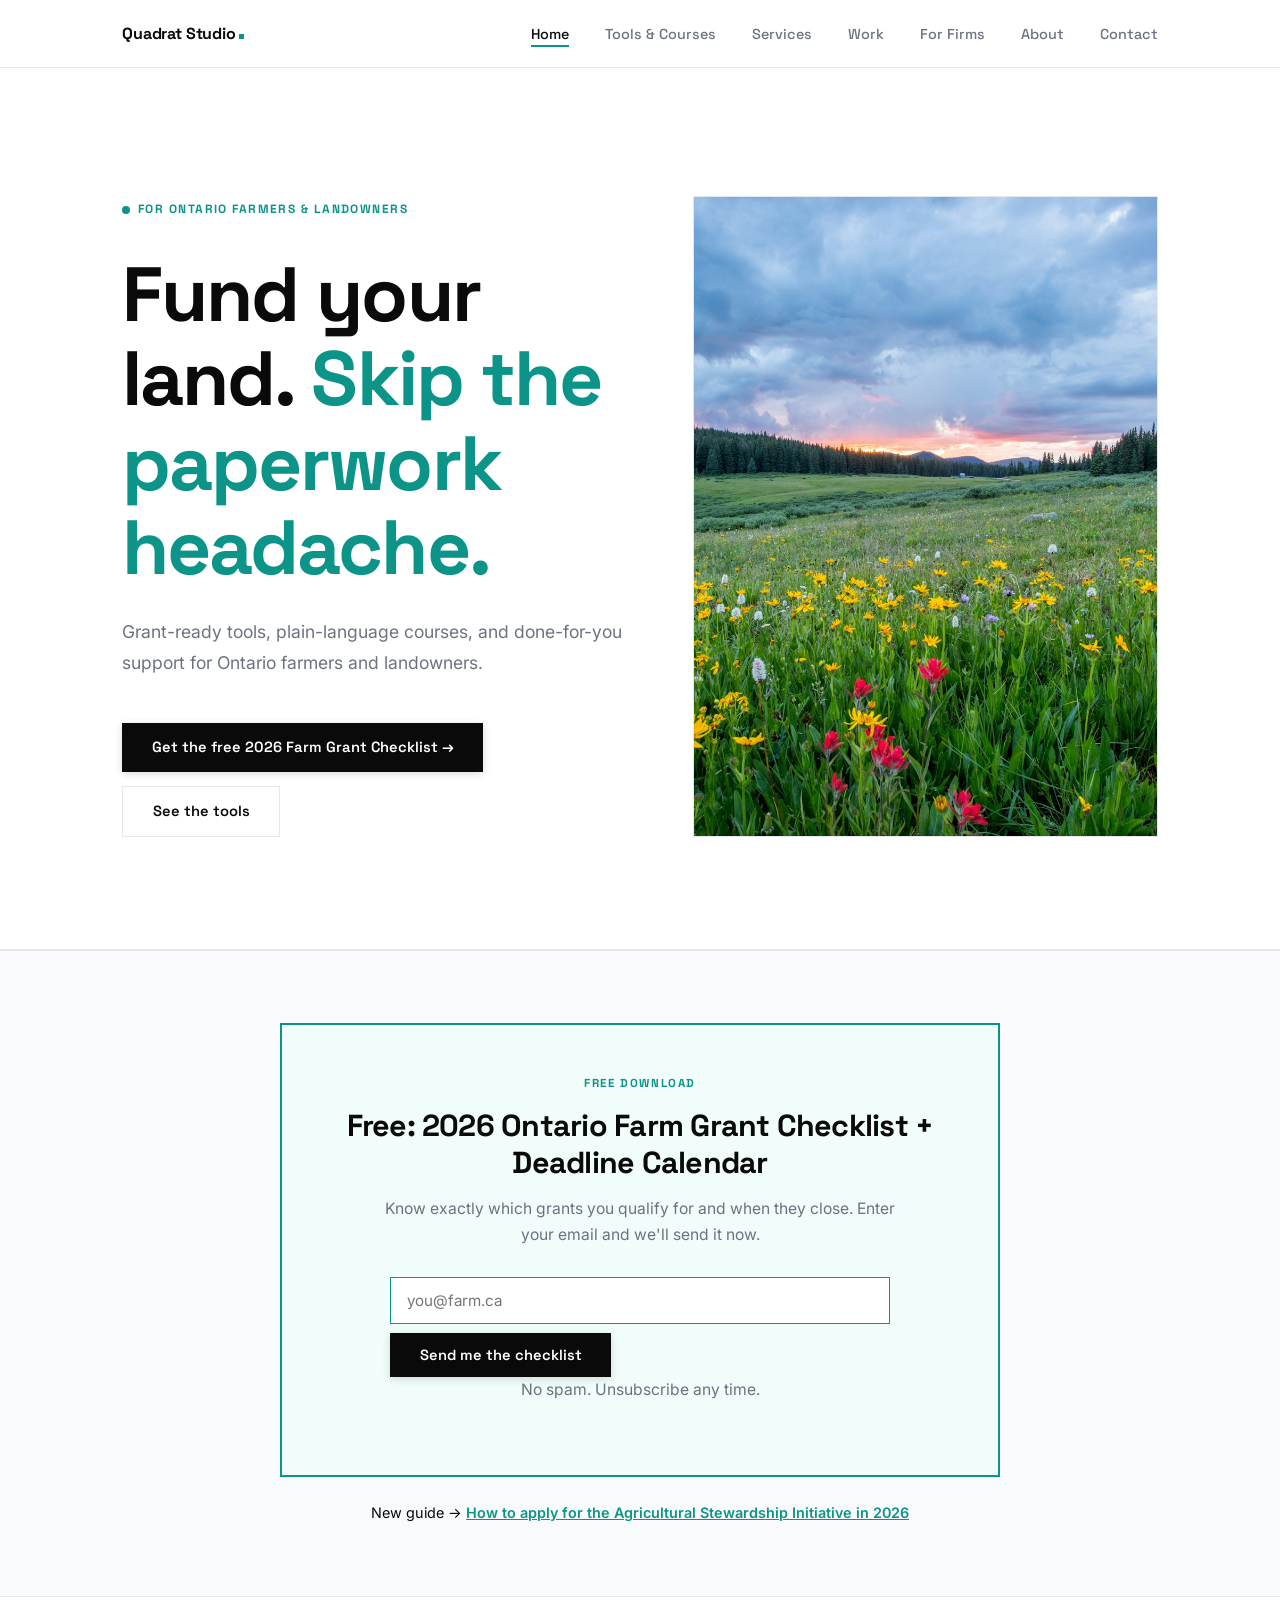
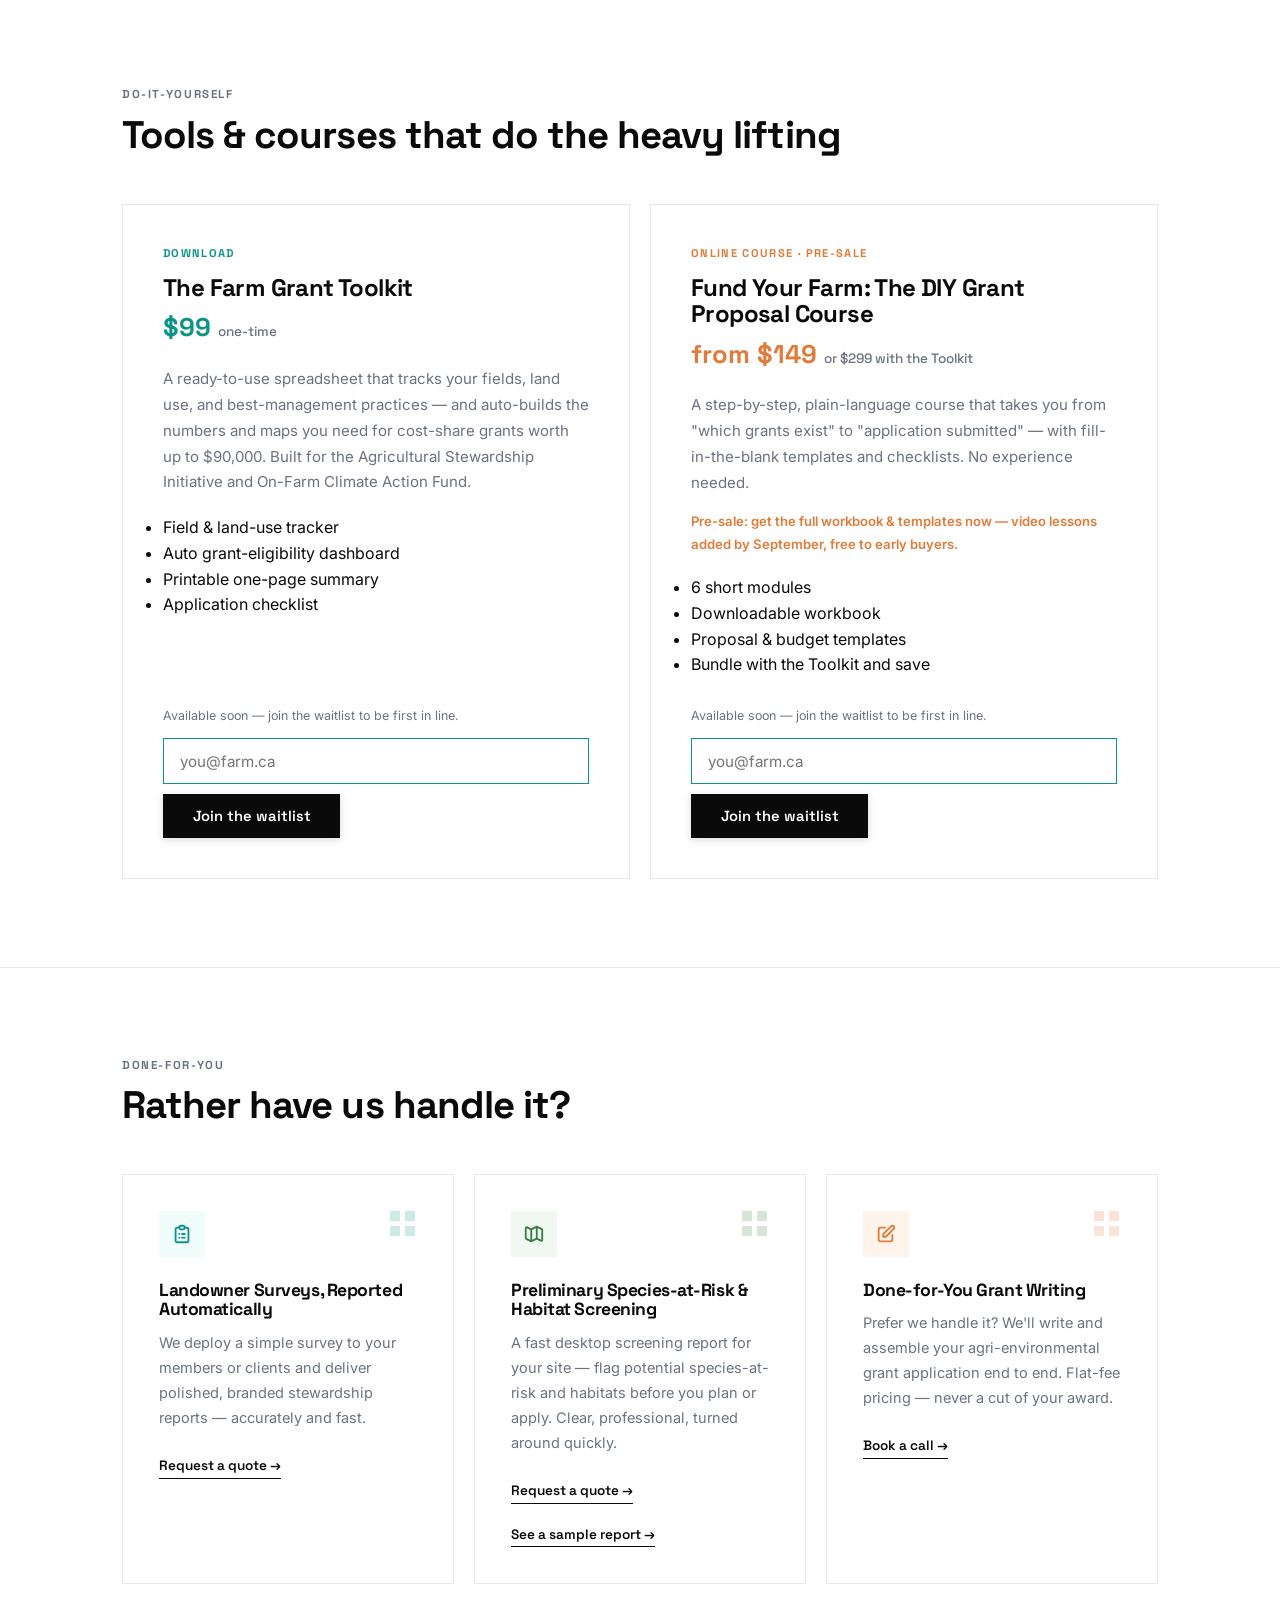
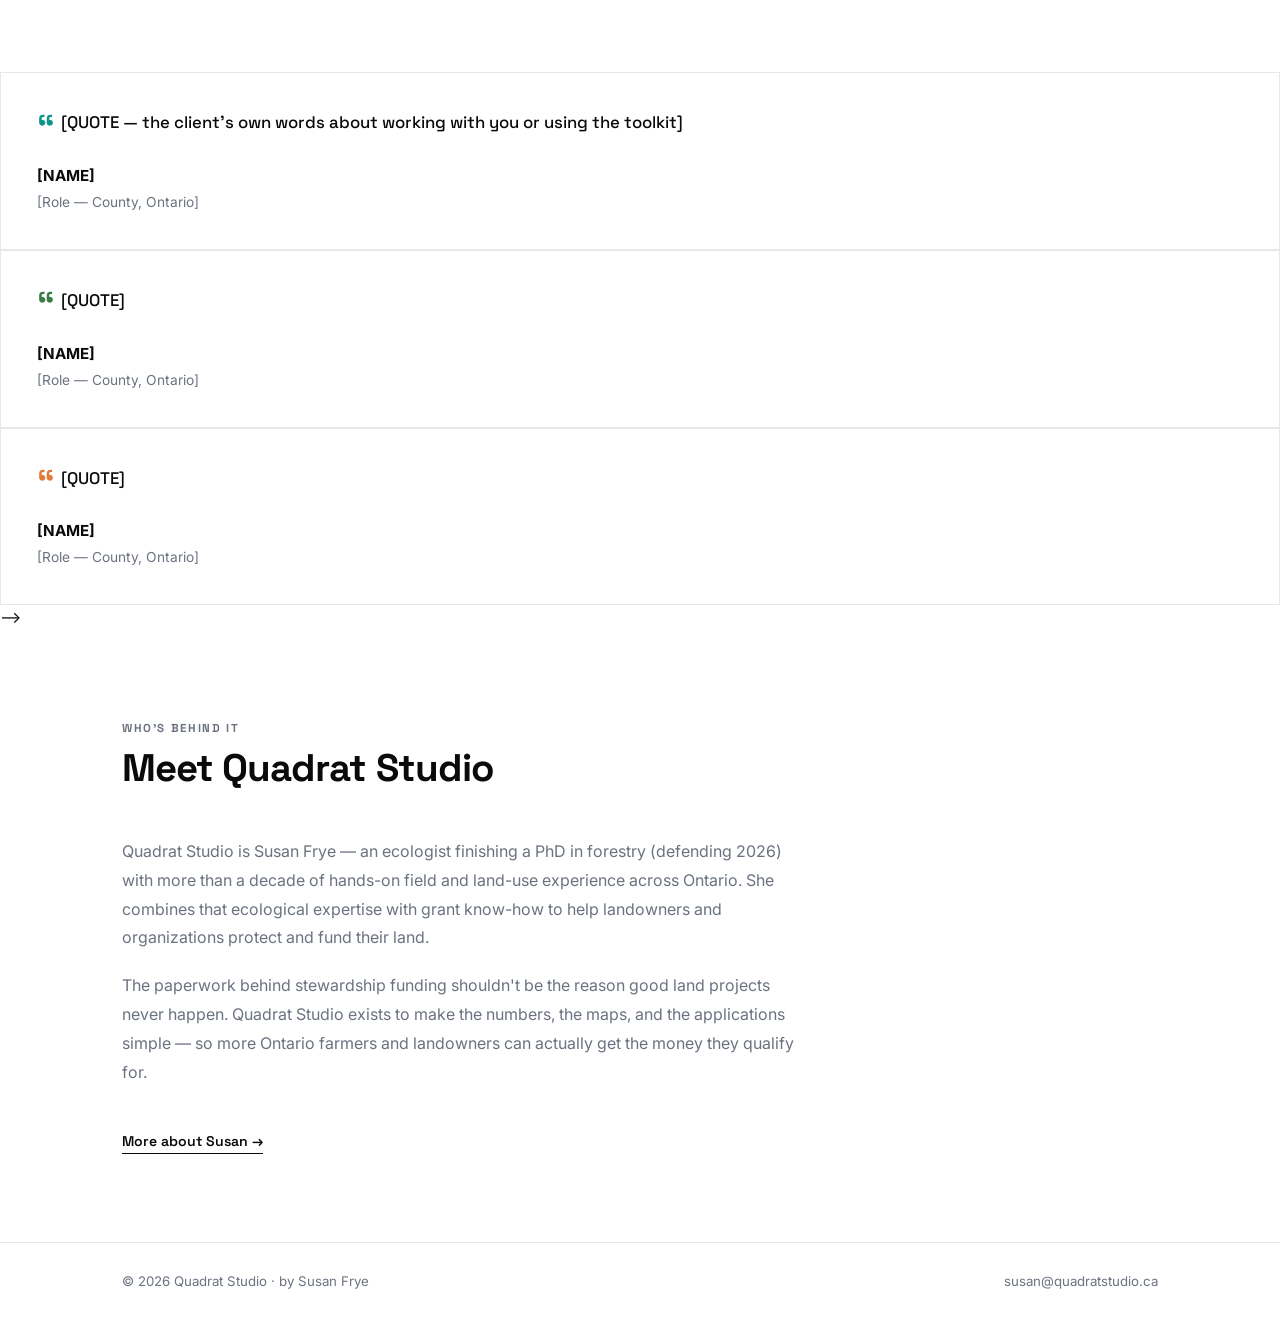
==== commit 74fa08ab: "Redesign hero with meadow photo, add For Firms nav + testimonials scaffold - Split the homepage hero" ====
--- a/index.html
+++ b/index.html
@@ -7,15 +7,20 @@
   <meta name="description" content="Grant-ready tools, plain-language courses, and done-for-you support that help Ontario farmers and landowners fund and steward their land — cost-share grants worth up to $90,000." />
 
   <!-- Open Graph / social share (shows a card when the link is posted to Facebook, LinkedIn, etc.)
-       TODO: add a 1200×630 share image named og-image.png to this folder for a richer preview. -->
+       Absolute image URL so scrapers fetch it reliably regardless of the referring page. -->
   <meta property="og:type" content="website" />
   <meta property="og:site_name" content="Quadrat Studio" />
+  <meta property="og:url" content="https://quadratstudio.ca/" />
   <meta property="og:title" content="Fund Your Land. Skip the Paperwork Headache." />
   <meta property="og:description" content="Grant-ready tools, plain-language courses, and done-for-you support for Ontario farmers and landowners." />
-  <meta property="og:image" content="og-image.png" />
+  <meta property="og:image" content="https://quadratstudio.ca/og-image.png" />
+  <meta property="og:image:width" content="1200" />
+  <meta property="og:image:height" content="630" />
+  <meta property="og:image:alt" content="Quadrat Studio — Fund your land. Skip the paperwork headache." />
   <meta name="twitter:card" content="summary_large_image" />
   <meta name="twitter:title" content="Fund Your Land. Skip the Paperwork Headache." />
   <meta name="twitter:description" content="Grant-ready tools, plain-language courses, and done-for-you support for Ontario farmers and landowners." />
+  <meta name="twitter:image" content="https://quadratstudio.ca/og-image.png" />
 
   <link rel="stylesheet" href="css/style.css" />
   <link rel="icon" href="favicon.svg" type="image/svg+xml" />
@@ -37,6 +42,7 @@
       <li><a href="#products">Tools &amp; Courses</a></li>
       <li><a href="#services">Services</a></li>
       <li><a href="work.html">Work</a></li>
+      <li><a href="hire.html">For Firms</a></li>
       <li><a href="about.html">About</a></li>
       <li><a href="contact.html">Contact</a></li>
     </ul>
@@ -45,35 +51,25 @@
 
 <!-- HERO -->
 <header class="hero">
-  <div class="container">
-    <span class="hero-dot">For Ontario farmers &amp; landowners</span>
-    <h1>Fund your land. <em>Skip the paperwork headache.</em></h1>
-    <p class="hero-sub">
-      Grant-ready tools, plain-language courses, and done-for-you support for
-      Ontario farmers and landowners.
-    </p>
-    <div class="hero-cta">
-      <a href="#checklist" class="btn btn-dark">Get the free 2026 Farm Grant Checklist →</a>
-      <a href="#products" class="btn btn-ghost">See the tools</a>
+  <div class="container hero-grid">
+    <div class="hero-copy">
+      <span class="hero-dot">For Ontario farmers &amp; landowners</span>
+      <h1>Fund your land. <em>Skip the paperwork headache.</em></h1>
+      <p class="hero-sub">
+        Grant-ready tools, plain-language courses, and done-for-you support for
+        Ontario farmers and landowners.
+      </p>
+      <div class="hero-cta">
+        <a href="#checklist" class="btn btn-dark">Get the free 2026 Farm Grant Checklist →</a>
+        <a href="#products" class="btn btn-ghost">See the tools</a>
+      </div>
+    </div>
+    <div class="hero-media">
+      <!-- Photo: Joel Holland via Unsplash (Unsplash License — free, no attribution required) -->
+      <img src="assets/hero-meadow.jpg" alt="Wildflower meadow at dusk — Ontario land stewardship" />
     </div>
   </div>
 </header>
-
-<!-- TRUST STRIP -->
-<section class="stats-strip">
-  <div class="stat-item fade-up">
-    <div class="stat-num">$90k</div>
-    <div class="stat-label">In cost-share grants the toolkit is built to help you claim</div>
-  </div>
-  <div class="stat-item fade-up">
-    <div class="stat-num">2</div>
-    <div class="stat-label">Major Ontario programs covered — ASI &amp; On-Farm Climate Action Fund</div>
-  </div>
-  <div class="stat-item fade-up">
-    <div class="stat-num">PhD</div>
-    <div class="stat-label">Ecology &amp; land-use expertise behind every tool</div>
-  </div>
-</section>
 
 <!-- LEAD MAGNET / OPT-IN -->
 <section class="optin-section" id="checklist">
@@ -247,6 +243,63 @@
   </div>
 </section>
 
+<!-- ============================================================
+     SOCIAL PROOF / TESTIMONIALS
+     TODO: add real testimonials before publishing.
+     Do NOT invent quotes. Fill in [QUOTE], [NAME], [ROLE — COUNTY]
+     with words a real client/toolkit user actually gave you, then
+     delete the surrounding comment markers to make this live.
+     Tip: to collect these, offer a comp copy of the toolkit in
+     exchange for an honest testimonial once someone has used it.
+     ============================================================ -->
+<!--
+<section class="section" id="testimonials">
+  <div class="container">
+    <div class="sh fade-up">
+      <div class="sh-label">Social proof</div>
+      <h2>What landowners say</h2>
+    </div>
+
+    <div class="services-grid testimonials-grid">
+
+      <!-- Testimonial 1 -->
+      <figure class="testimonial-card fade-up" style="--c:var(--c-stat);">
+        <blockquote class="testimonial-quote">
+          [QUOTE — the client's own words about working with you or using the toolkit]
+        </blockquote>
+        <figcaption class="testimonial-by">
+          <span class="testimonial-name">[NAME]</span>
+          <span class="testimonial-role">[Role — County, Ontario]</span>
+        </figcaption>
+      </figure>
+
+      <!-- Testimonial 2 -->
+      <figure class="testimonial-card fade-up" style="--c:var(--c-map);">
+        <blockquote class="testimonial-quote">
+          [QUOTE]
+        </blockquote>
+        <figcaption class="testimonial-by">
+          <span class="testimonial-name">[NAME]</span>
+          <span class="testimonial-role">[Role — County, Ontario]</span>
+        </figcaption>
+      </figure>
+
+      <!-- Testimonial 3 (optional — delete if you only have two) -->
+      <figure class="testimonial-card fade-up" style="--c:var(--c-dash);">
+        <blockquote class="testimonial-quote">
+          [QUOTE]
+        </blockquote>
+        <figcaption class="testimonial-by">
+          <span class="testimonial-name">[NAME]</span>
+          <span class="testimonial-role">[Role — County, Ontario]</span>
+        </figcaption>
+      </figure>
+
+    </div>
+  </div>
+</section>
+-->
+
 <!-- ABOUT -->
 <section class="section">
   <div class="container">
--- a/css/style.css
+++ b/css/style.css
@@ -289,6 +289,34 @@
   display: flex;
   gap: 0.85rem;
   flex-wrap: wrap;
+}
+
+/* Split hero: copy left, framed photo right */
+.hero-grid {
+  display: grid;
+  grid-template-columns: 1.05fr 0.95fr;
+  gap: 3.5rem;
+  align-items: center;
+}
+.hero-copy { min-width: 0; }
+.hero-media {
+  position: relative;
+  align-self: stretch;
+  min-height: 430px;
+  overflow: hidden;
+  border: 1.5px solid var(--border);
+}
+.hero-media img {
+  position: absolute;
+  inset: 0;
+  width: 100%;
+  height: 100%;
+  object-fit: cover;
+  display: block;
+}
+@media (max-width: 860px) {
+  .hero-grid { grid-template-columns: 1fr; gap: 2.25rem; }
+  .hero-media { min-height: 240px; }
 }
 
 /* ── Buttons ─────────────────────────────────────────────── */
@@ -512,6 +540,60 @@
 
 /* keep card content above the decorative layer */
 .service-card > *:not(.svc-squares) { position: relative; z-index: 1; }
+
+/* ── Testimonials ────────────────────────────────────────── */
+.testimonial-card {
+  padding: 2.25rem;
+  border: 1.5px solid var(--border);
+  border-radius: var(--radius);
+  background: var(--white);
+  position: relative;
+  overflow: hidden;
+  display: flex;
+  flex-direction: column;
+  transition: transform 0.26s ease, box-shadow 0.26s ease, border-color 0.26s ease;
+}
+.testimonial-card::after {
+  content: '';
+  position: absolute;
+  top: 0; left: 0; right: 0;
+  height: 3px;
+  background: var(--c, var(--teal));
+  transform: scaleX(0);
+  transform-origin: left;
+  transition: transform 0.32s cubic-bezier(0.4, 0, 0.2, 1);
+}
+.testimonial-card:hover {
+  transform: translateY(-7px);
+  box-shadow: 0 24px 60px rgba(0,0,0,0.09);
+  border-color: transparent;
+}
+.testimonial-card:hover::after { transform: scaleX(1); }
+
+.testimonial-quote {
+  font-family: var(--font-h);
+  font-size: 1.05rem;
+  line-height: 1.6;
+  font-weight: 500;
+}
+.testimonial-quote::before {
+  content: '\201C';
+  color: var(--c, var(--teal));
+  font-size: 2.4rem;
+  line-height: 0;
+  vertical-align: -0.35em;
+  margin-right: 0.15rem;
+}
+.testimonial-by {
+  margin-top: 1.75rem;
+  display: flex;
+  flex-direction: column;
+  gap: 0.15rem;
+}
+.testimonial-name { font-weight: 700; font-size: 0.95rem; }
+.testimonial-role { color: var(--gray); font-size: 0.86rem; }
+
+body.rounded .testimonial-card { border-radius: 9px; }
 
 /* ── WORK page ───────────────────────────────────────────── */
 .work-list { margin-top: 1rem; }
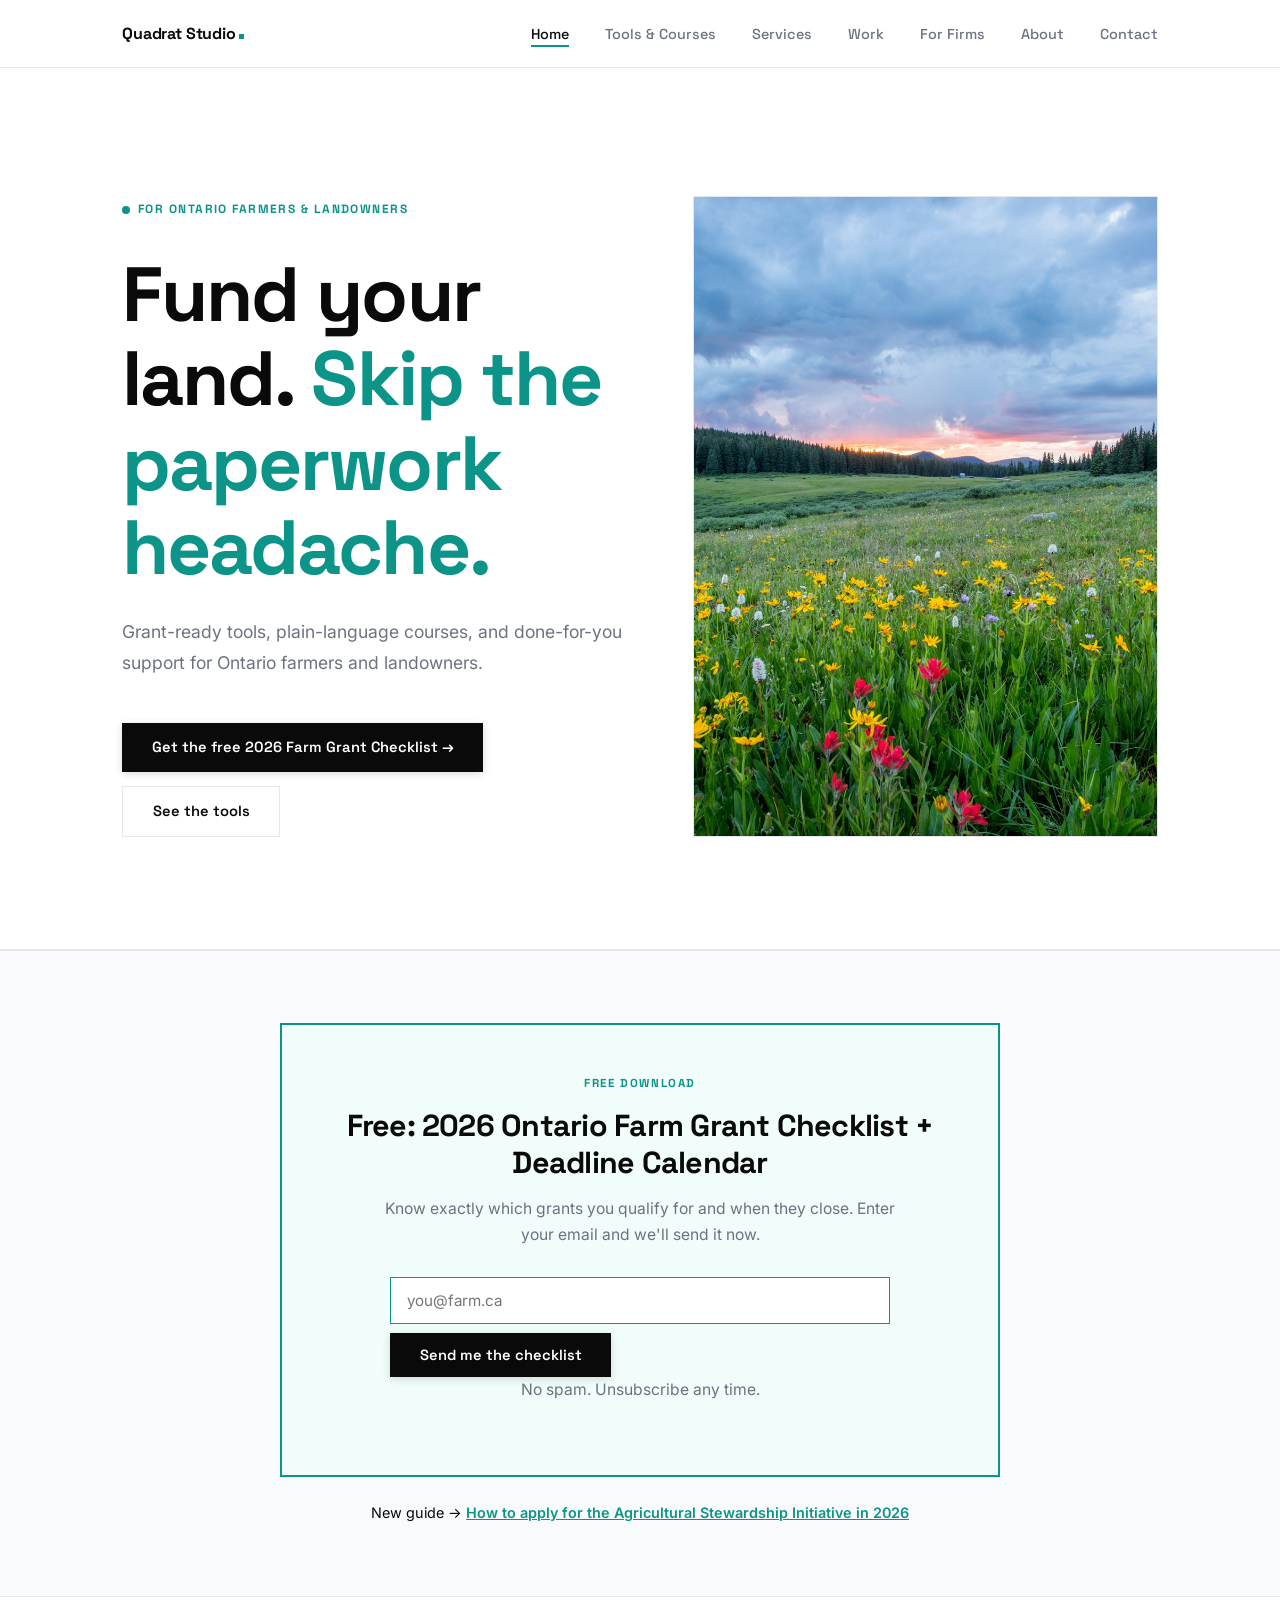
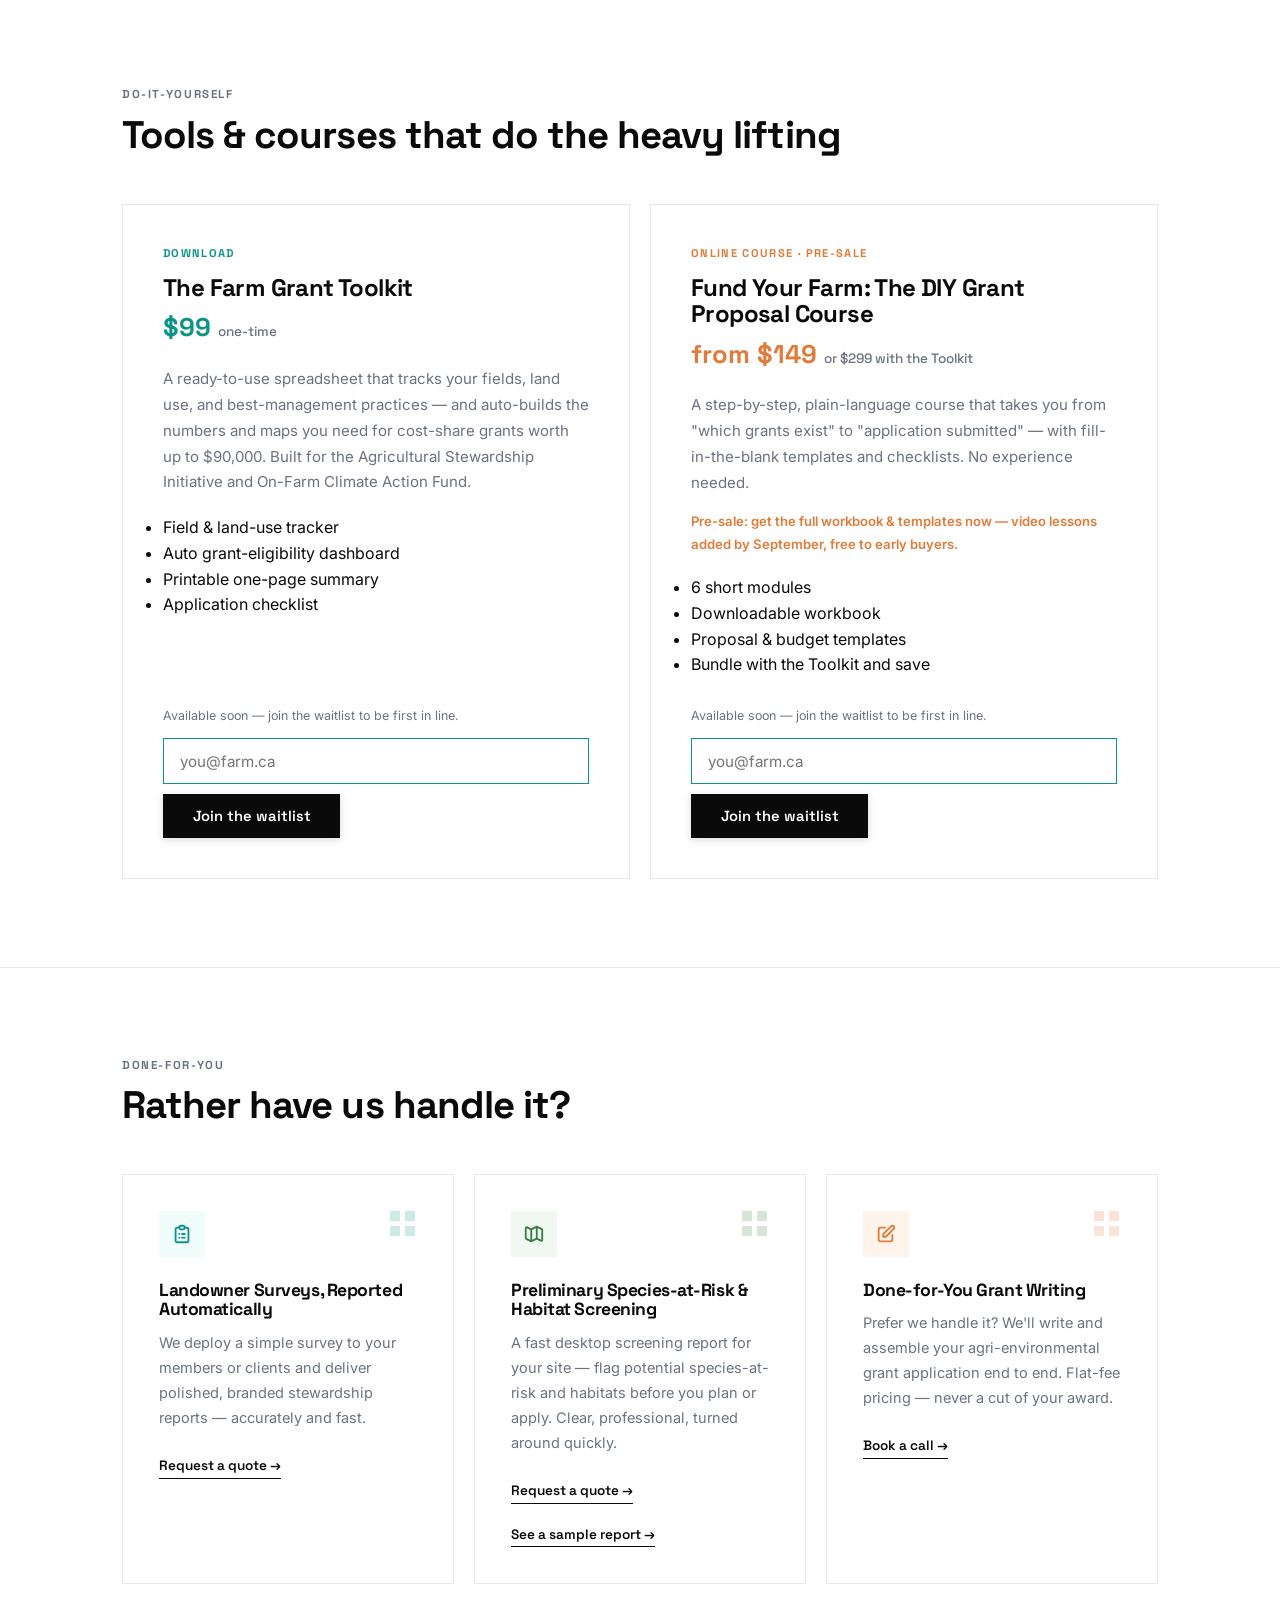
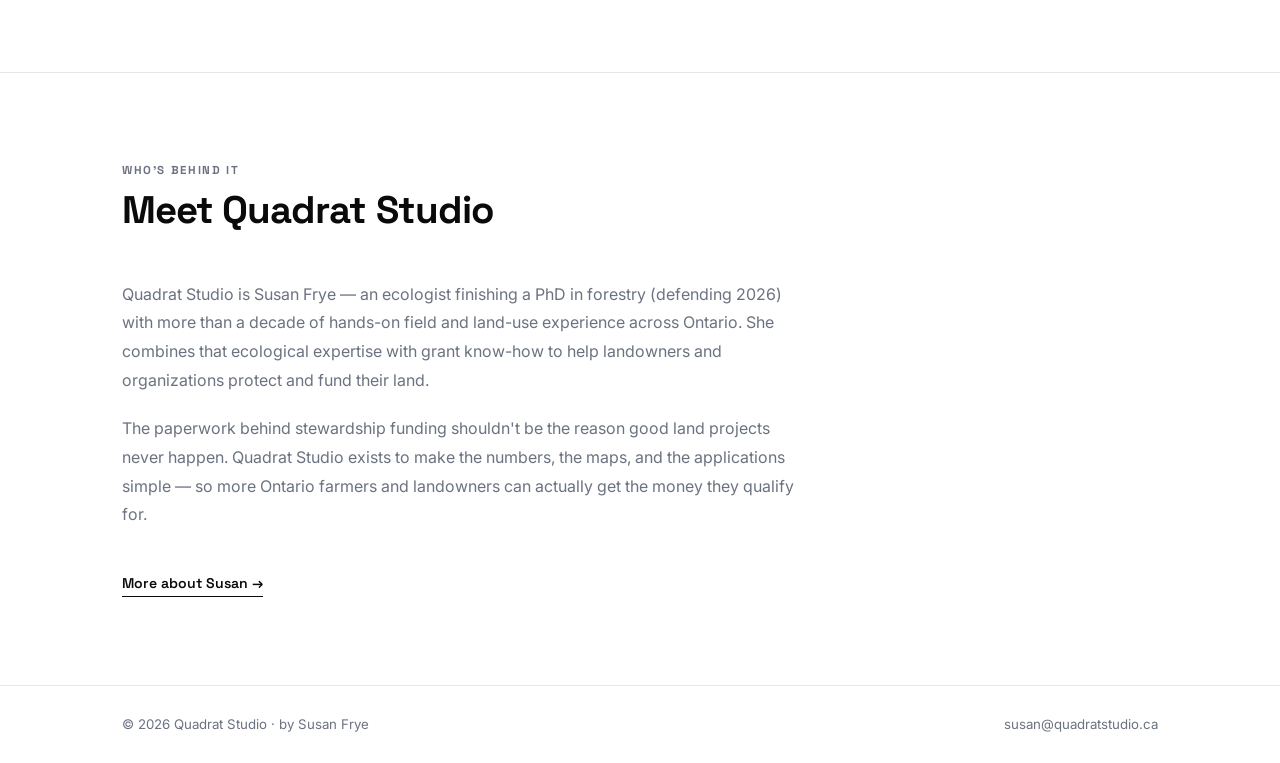
==== commit 0e70c76b: "Normalize site nav to root-absolute paths across all 11 pages - Make every <nav class="site-nav"> bl" ====
--- a/index.html
+++ b/index.html
@@ -33,18 +33,18 @@
 <!-- NAV -->
 <nav class="site-nav">
   <div class="nav-inner">
-    <a href="index.html" class="nav-logo" aria-label="Quadrat Studio home">Quadrat&nbsp;Studio<span class="logo-dot"></span></a>
+    <a href="/index.html" class="nav-logo" aria-label="Quadrat Studio home">Quadrat&nbsp;Studio<span class="logo-dot"></span></a>
     <button class="nav-toggle" aria-label="Menu" aria-expanded="false">
       <span></span><span></span><span></span>
     </button>
     <ul class="nav-links">
-      <li><a href="index.html" class="active">Home</a></li>
-      <li><a href="#products">Tools &amp; Courses</a></li>
-      <li><a href="#services">Services</a></li>
-      <li><a href="work.html">Work</a></li>
-      <li><a href="hire.html">For Firms</a></li>
-      <li><a href="about.html">About</a></li>
-      <li><a href="contact.html">Contact</a></li>
+      <li><a href="/index.html" class="active">Home</a></li>
+      <li><a href="/index.html#products">Tools &amp; Courses</a></li>
+      <li><a href="/services.html">Services</a></li>
+      <li><a href="/work.html">Work</a></li>
+      <li><a href="/hire.html">For Firms</a></li>
+      <li><a href="/about.html">About</a></li>
+      <li><a href="/contact.html">Contact</a></li>
     </ul>
   </div>
 </nav>
@@ -262,7 +262,6 @@
 
     <div class="services-grid testimonials-grid">
 
-      <!-- Testimonial 1 -->
       <figure class="testimonial-card fade-up" style="--c:var(--c-stat);">
         <blockquote class="testimonial-quote">
           [QUOTE — the client's own words about working with you or using the toolkit]
@@ -273,7 +272,6 @@
         </figcaption>
       </figure>
 
-      <!-- Testimonial 2 -->
       <figure class="testimonial-card fade-up" style="--c:var(--c-map);">
         <blockquote class="testimonial-quote">
           [QUOTE]
@@ -284,7 +282,6 @@
         </figcaption>
       </figure>
 
-      <!-- Testimonial 3 (optional — delete if you only have two) -->
       <figure class="testimonial-card fade-up" style="--c:var(--c-dash);">
         <blockquote class="testimonial-quote">
           [QUOTE]
